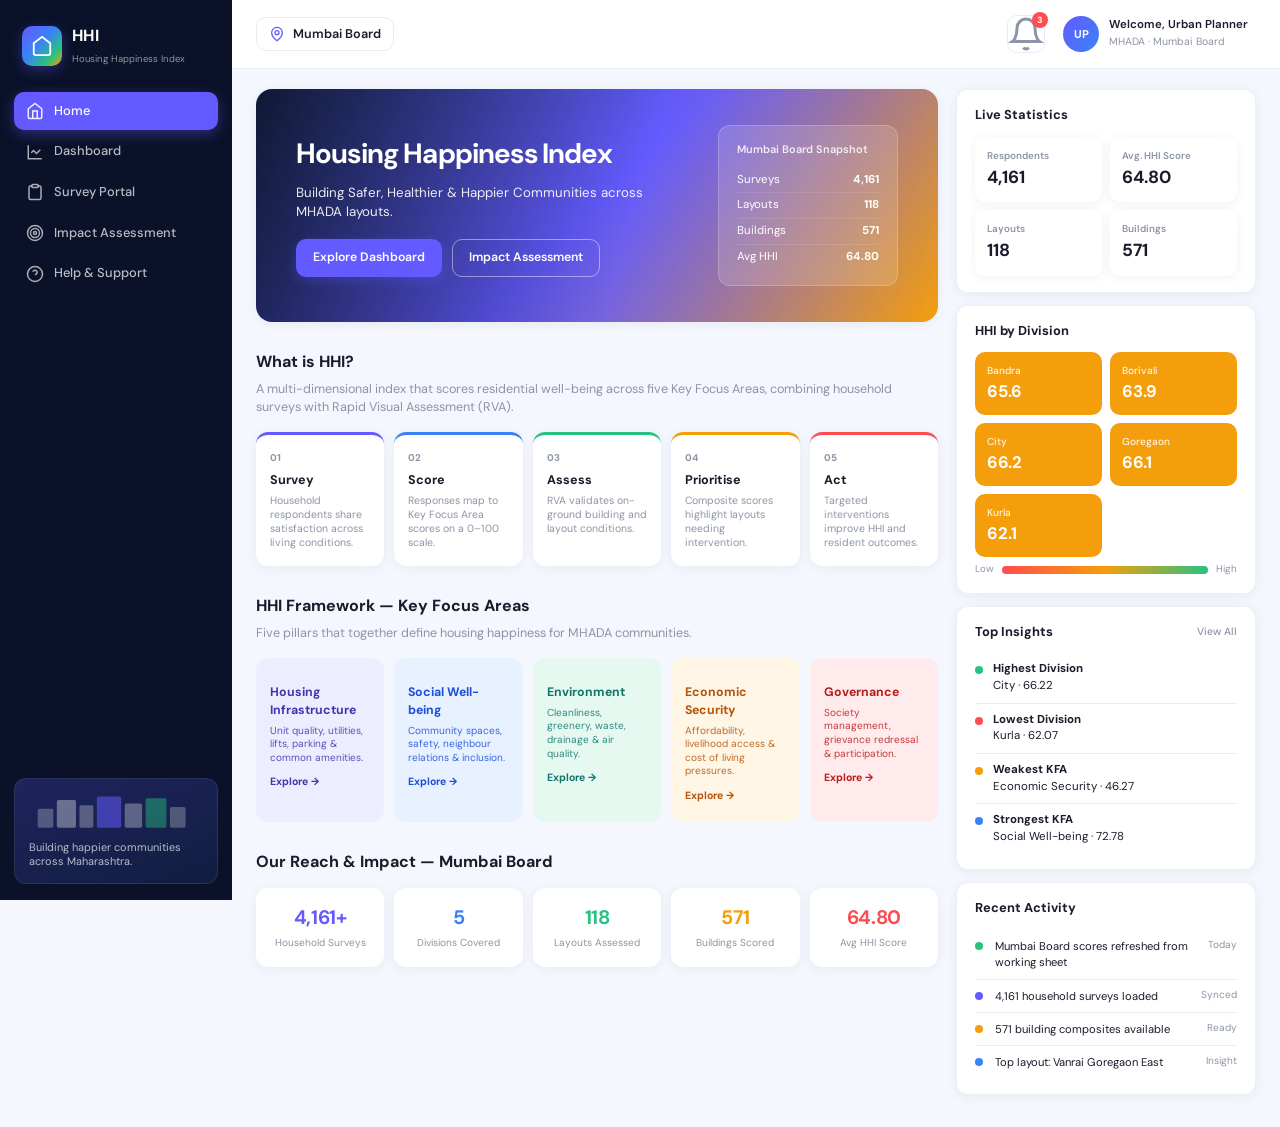
==== index.html @ 16d157e1 "WEBSITE YAY" ====
<!DOCTYPE html>
<html lang="en">
<head>
  <meta charset="UTF-8" />
  <meta name="viewport" content="width=device-width, initial-scale=1" />
  <title>HHI — Housing Happiness Index</title>
  <link rel="stylesheet" href="css/styles.css" />
</head>
<body>
  <div class="app" id="app">
    <!-- shell injected -->
  </div>
  <script src="js/icons.js"></script>
  <script src="js/shell.js"></script>
  <script>
    (async function () {
      const shell = renderShell('home');
      const data = await fetch('data/mumbai.json').then((r) => r.json());
      const o = data.overall;
      const topDiv = [...data.divisions].sort((a, b) => b.hhi - a.hhi)[0];
      const lowDiv = [...data.divisions].sort((a, b) => a.hhi - b.hhi)[0];

      document.getElementById('app').innerHTML = `
        ${shell.sidebar}
        <div class="main">
          ${shell.topbar}
          <div class="content">
            <div class="home-layout">
              <div>
                <section class="hero">
                  <div>
                    <h1>Housing Happiness Index</h1>
                    <p>Building Safer, Healthier &amp; Happier Communities across MHADA layouts.</p>
                    <div class="hero-actions">
                      <a class="btn btn-primary" href="dashboard.html">Explore Dashboard</a>
                      <a class="btn btn-ghost" href="impact.html">Impact Assessment</a>
                    </div>
                  </div>
                  <div class="impact-card">
                    <h4>Mumbai Board Snapshot</h4>
                    <ul>
                      <li><span>Surveys</span><strong>${fmtInt(o.surveys)}</strong></li>
                      <li><span>Layouts</span><strong>${fmtInt(o.layouts)}</strong></li>
                      <li><span>Buildings</span><strong>${fmtInt(o.buildings)}</strong></li>
                      <li><span>Avg HHI</span><strong>${fmt(o.hhi)}</strong></li>
                    </ul>
                  </div>
                </section>

                <section class="section">
                  <h2>What is HHI?</h2>
                  <p class="lead">A multi-dimensional index that scores residential well-being across five Key Focus Areas, combining household surveys with Rapid Visual Assessment (RVA).</p>
                  <div class="steps">
                    <div class="step"><div class="num">01</div><h3>Survey</h3><p>Household respondents share satisfaction across living conditions.</p></div>
                    <div class="step"><div class="num">02</div><h3>Score</h3><p>Responses map to Key Focus Area scores on a 0–100 scale.</p></div>
                    <div class="step"><div class="num">03</div><h3>Assess</h3><p>RVA validates on-ground building and layout conditions.</p></div>
                    <div class="step"><div class="num">04</div><h3>Prioritise</h3><p>Composite scores highlight layouts needing intervention.</p></div>
                    <div class="step"><div class="num">05</div><h3>Act</h3><p>Targeted interventions improve HHI and resident outcomes.</p></div>
                  </div>
                </section>

                <section class="section">
                  <h2>HHI Framework — Key Focus Areas</h2>
                  <p class="lead">Five pillars that together define housing happiness for MHADA communities.</p>
                  <div class="kfa-grid">
                    <div class="kfa-card purple"><h3>Housing Infrastructure</h3><p>Unit quality, utilities, lifts, parking &amp; common amenities.</p><a class="link" href="dashboard.html">Explore →</a></div>
                    <div class="kfa-card blue"><h3>Social Well-being</h3><p>Community spaces, safety, neighbour relations &amp; inclusion.</p><a class="link" href="dashboard.html">Explore →</a></div>
                    <div class="kfa-card green"><h3>Environment</h3><p>Cleanliness, greenery, waste, drainage &amp; air quality.</p><a class="link" href="dashboard.html">Explore →</a></div>
                    <div class="kfa-card orange"><h3>Economic Security</h3><p>Affordability, livelihood access &amp; cost of living pressures.</p><a class="link" href="dashboard.html">Explore →</a></div>
                    <div class="kfa-card red"><h3>Governance</h3><p>Society management, grievance redressal &amp; participation.</p><a class="link" href="dashboard.html">Explore →</a></div>
                  </div>
                </section>

                <section class="section">
                  <h2>Our Reach &amp; Impact — Mumbai Board</h2>
                  <div class="reach" style="margin-top:14px">
                    <div class="reach-item purple"><div class="n">${fmtInt(o.surveys)}+</div><div class="l">Household Surveys</div></div>
                    <div class="reach-item blue"><div class="n">${o.divisions}</div><div class="l">Divisions Covered</div></div>
                    <div class="reach-item green"><div class="n">${fmtInt(o.layouts)}</div><div class="l">Layouts Assessed</div></div>
                    <div class="reach-item orange"><div class="n">${fmtInt(o.buildings)}</div><div class="l">Buildings Scored</div></div>
                    <div class="reach-item red"><div class="n">${fmt(o.hhi)}</div><div class="l">Avg HHI Score</div></div>
                  </div>
                </section>
              </div>

              <aside class="side-stack">
                <div class="card">
                  <div class="card-title">Live Statistics</div>
                  <div class="stat-mini-grid">
                    <div class="stat-mini"><div class="l">Respondents</div><div class="v">${fmtInt(o.surveys)}</div></div>
                    <div class="stat-mini"><div class="l">Avg. HHI Score</div><div class="v">${fmt(o.hhi)}</div></div>
                    <div class="stat-mini"><div class="l">Layouts</div><div class="v">${fmtInt(o.layouts)}</div></div>
                    <div class="stat-mini"><div class="l">Buildings</div><div class="v">${fmtInt(o.buildings)}</div></div>
                  </div>
                </div>

                <div class="card">
                  <div class="card-title">HHI by Division</div>
                  <div class="zone-map" id="divMap"></div>
                  <div class="legend-bar"><span>Low</span><div class="grad"></div><span>High</span></div>
                </div>

                <div class="card">
                  <div class="card-title">Top Insights <a class="hint" href="dashboard.html">View All</a></div>
                  <ul class="insight-list">
                    <li><span class="dot" style="background:var(--green)"></span><div><strong>Highest Division</strong><br>${topDiv.division} · ${fmt(topDiv.hhi)}</div></li>
                    <li><span class="dot" style="background:var(--red)"></span><div><strong>Lowest Division</strong><br>${lowDiv.division} · ${fmt(lowDiv.hhi)}</div></li>
                    <li><span class="dot" style="background:var(--orange)"></span><div><strong>Weakest KFA</strong><br>Economic Security · ${fmt(o.economic)}</div></li>
                    <li><span class="dot" style="background:var(--blue)"></span><div><strong>Strongest KFA</strong><br>Social Well-being · ${fmt(o.social)}</div></li>
                  </ul>
                </div>

                <div class="card">
                  <div class="card-title">Recent Activity</div>
                  <ul class="activity">
                    <li><span class="pipe" style="background:var(--green)"></span><div>Mumbai Board scores refreshed from working sheet</div><span class="t">Today</span></li>
                    <li><span class="pipe" style="background:var(--purple)"></span><div>${fmtInt(o.surveys)} household surveys loaded</div><span class="t">Synced</span></li>
                    <li><span class="pipe" style="background:var(--orange)"></span><div>${fmtInt(o.buildings)} building composites available</div><span class="t">Ready</span></li>
                    <li><span class="pipe" style="background:var(--blue)"></span><div>Top layout: ${data.topLayouts[0].layout}</div><span class="t">Insight</span></li>
                  </ul>
                </div>
              </aside>
            </div>
          </div>
        </div>
      `;

      const map = document.getElementById('divMap');
      data.divisions.forEach((d) => {
        const el = document.createElement('div');
        el.className = 'zone-tile';
        el.style.background = scoreColor(d.hhi);
        el.innerHTML = `<span>${d.division}</span><strong>${fmt(d.hhi, 1)}</strong>`;
        map.appendChild(el);
      });
    })();
  </script>
</body>
</html>
---- css/styles.css ----
/* HHI Dashboard — colors & layout matched to Dashboard mockups */
@import url('https://fonts.googleapis.com/css2?family=DM+Sans:ital,opsz,wght@0,9..40,400;0,9..40,500;0,9..40,600;0,9..40,700;1,9..40,400&display=swap');

:root {
  --sidebar: #0a1128;
  --sidebar-hover: rgba(99, 91, 255, 0.18);
  --sidebar-active: #635bff;
  --bg: #f4f7fe;
  --card: #ffffff;
  --text: #1a1c2c;
  --muted: #8c94a5;
  --border: #e8ecf4;
  --purple: #635bff;
  --purple-soft: #eeedff;
  --blue: #3b82f6;
  --blue-soft: #e8f1ff;
  --green: #27c281;
  --green-soft: #e6f9f1;
  --teal: #14b8a6;
  --teal-soft: #e0f7f4;
  --orange: #f59e0b;
  --orange-soft: #fff6e5;
  --red: #ff4d4f;
  --red-soft: #ffebeb;
  --pink: #ec4899;
  --shadow: 0 2px 12px rgba(26, 28, 44, 0.06);
  --radius: 12px;
  --sidebar-w: 232px;
  --filter-w: 220px;
}

*, *::before, *::after { box-sizing: border-box; margin: 0; padding: 0; }
html { font-size: 14px; }
body {
  font-family: 'DM Sans', system-ui, sans-serif;
  background: var(--bg);
  color: var(--text);
  min-height: 100vh;
  line-height: 1.45;
  -webkit-font-smoothing: antialiased;
}
a { color: inherit; text-decoration: none; }
button, select, input { font-family: inherit; }
img { max-width: 100%; display: block; }

.app {
  display: grid;
  grid-template-columns: var(--sidebar-w) 1fr;
  min-height: 100vh;
}

.sidebar {
  background: var(--sidebar);
  color: #fff;
  display: flex;
  flex-direction: column;
  padding: 20px 14px 16px;
  position: sticky;
  top: 0;
  height: 100vh;
  overflow-y: auto;
}
.brand {
  display: flex;
  align-items: center;
  gap: 10px;
  padding: 4px 8px 24px;
}
.brand-mark {
  width: 40px;
  height: 40px;
  border-radius: 10px;
  background: linear-gradient(135deg, #635bff, #3b82f6 45%, #27c281 75%, #f59e0b);
  display: grid;
  place-items: center;
  flex-shrink: 0;
  box-shadow: 0 4px 14px rgba(99, 91, 255, 0.35);
}
.brand-mark svg { width: 22px; height: 22px; color: #fff; }
.brand-text strong { display: block; font-size: 1.15rem; letter-spacing: 0.02em; font-weight: 700; }
.brand-text span { font-size: 0.68rem; color: rgba(255,255,255,0.55); line-height: 1.2; }

.nav { display: flex; flex-direction: column; gap: 2px; flex: 1; }
.nav a {
  display: flex; align-items: center; gap: 10px;
  padding: 10px 12px; border-radius: 10px;
  color: rgba(255,255,255,0.72); font-size: 0.92rem; font-weight: 500;
  transition: background 0.15s, color 0.15s;
}
.nav a:hover { background: var(--sidebar-hover); color: #fff; }
.nav a.active {
  background: var(--sidebar-active); color: #fff;
  box-shadow: 0 4px 14px rgba(99, 91, 255, 0.4);
}
.nav a svg { width: 18px; height: 18px; flex-shrink: 0; opacity: 0.9; }

.sidebar-foot {
  margin-top: 16px; padding: 14px; border-radius: 12px;
  background: linear-gradient(160deg, rgba(99,91,255,0.25), rgba(59,130,246,0.12));
  border: 1px solid rgba(255,255,255,0.08);
}
.sidebar-foot p { font-size: 0.78rem; color: rgba(255,255,255,0.7); margin-top: 6px; line-height: 1.35; }

.main { display: flex; flex-direction: column; min-width: 0; min-height: 100vh; }
.topbar {
  display: flex; align-items: center; justify-content: space-between; gap: 16px;
  padding: 12px 24px; background: #fff; border-bottom: 1px solid var(--border);
  position: sticky; top: 0; z-index: 20;
}
.loc-select {
  display: flex; align-items: center; gap: 8px;
  padding: 8px 12px; border: 1px solid var(--border); border-radius: 10px;
  background: #fff; font-weight: 600; font-size: 0.9rem; color: var(--text); cursor: pointer;
}
.loc-select svg { color: var(--purple); width: 16px; height: 16px; }
.topbar-right { display: flex; align-items: center; gap: 14px; }
.icon-btn {
  width: 38px; height: 38px; border-radius: 10px; border: 1px solid var(--border);
  background: #fff; display: grid; place-items: center; cursor: pointer; position: relative; color: var(--muted);
}
.icon-btn .badge {
  position: absolute; top: -4px; right: -4px; width: 16px; height: 16px; border-radius: 50%;
  background: var(--red); color: #fff; font-size: 0.65rem; font-weight: 700; display: grid; place-items: center;
}
.user-chip { display: flex; align-items: center; gap: 10px; padding: 4px 8px 4px 4px; border-radius: 24px; }
.avatar {
  width: 36px; height: 36px; border-radius: 50%;
  background: linear-gradient(135deg, #635bff, #3b82f6); color: #fff;
  display: grid; place-items: center; font-weight: 700; font-size: 0.8rem;
}
.user-chip .meta { font-size: 0.82rem; }
.user-chip .meta strong { display: block; font-weight: 600; }
.user-chip .meta span { color: var(--muted); font-size: 0.75rem; }

.content { padding: 20px 24px 32px; flex: 1; }
.page-head {
  display: flex; align-items: flex-start; justify-content: space-between; gap: 16px;
  margin-bottom: 18px; flex-wrap: wrap;
}
.crumbs { font-size: 0.8rem; color: var(--muted); margin-bottom: 6px; }
.crumbs span { color: var(--purple); font-weight: 600; }
.page-head h1 { font-size: 1.55rem; font-weight: 700; letter-spacing: -0.02em; }
.page-head .sub { color: var(--muted); font-size: 0.88rem; margin-top: 2px; }
.actions { display: flex; gap: 8px; flex-wrap: wrap; }

.btn {
  display: inline-flex; align-items: center; gap: 6px;
  padding: 9px 16px; border-radius: 10px; font-weight: 600; font-size: 0.88rem;
  cursor: pointer; border: 1px solid transparent;
  transition: transform 0.1s, box-shadow 0.15s, background 0.15s;
}
.btn:active { transform: scale(0.98); }
.btn-primary { background: var(--purple); color: #fff; box-shadow: 0 4px 12px rgba(99,91,255,0.3); }
.btn-primary:hover { background: #5249f0; }
.btn-outline { background: #fff; border-color: var(--border); color: var(--text); }
.btn-outline:hover { border-color: var(--purple); color: var(--purple); }
.btn-ghost { background: transparent; border-color: rgba(255,255,255,0.45); color: #fff; }

.card {
  background: var(--card); border-radius: var(--radius); box-shadow: var(--shadow);
  border: 1px solid rgba(232,236,244,0.8); padding: 16px 18px;
}
.card-title {
  font-size: 0.92rem; font-weight: 700; margin-bottom: 12px;
  display: flex; align-items: center; justify-content: space-between; gap: 8px;
}
.card-title .hint { font-weight: 500; font-size: 0.75rem; color: var(--muted); }

.dash-layout {
  display: grid; grid-template-columns: var(--filter-w) 1fr; gap: 16px; align-items: start;
}
.filter-panel {
  background: var(--card); border-radius: var(--radius); box-shadow: var(--shadow);
  padding: 16px; position: sticky; top: 72px;
}
.filter-panel h3 { font-size: 0.85rem; font-weight: 700; margin-bottom: 12px; }
.field { margin-bottom: 12px; }
.field label {
  display: block; font-size: 0.72rem; font-weight: 600; color: var(--muted);
  margin-bottom: 4px; text-transform: uppercase; letter-spacing: 0.04em;
}
.field select {
  width: 100%; padding: 8px 10px; border: 1px solid var(--border); border-radius: 8px;
  background: #fff; font-size: 0.85rem; color: var(--text); appearance: none;
  background-image: url("data:image/svg+xml,%3Csvg xmlns='http://www.w3.org/2000/svg' width='12' height='12' viewBox='0 0 24 24' fill='none' stroke='%238c94a5' stroke-width='2'%3E%3Cpath d='m6 9 6 6 6-6'/%3E%3C/svg%3E");
  background-repeat: no-repeat; background-position: right 10px center; cursor: pointer;
}
.field select:focus {
  outline: none; border-color: var(--purple);
  box-shadow: 0 0 0 3px rgba(99,91,255,0.15);
}
.radio-group { display: flex; flex-direction: column; gap: 6px; margin: 10px 0 14px; }
.radio-group label {
  display: flex; align-items: center; gap: 8px; font-size: 0.84rem; font-weight: 500;
  cursor: pointer; text-transform: none; letter-spacing: 0; color: var(--text);
}
.quick-actions { border-top: 1px solid var(--border); padding-top: 12px; margin-top: 4px; }
.quick-actions button {
  width: 100%; justify-content: flex-start; margin-bottom: 6px; background: var(--bg);
  border: 1px solid var(--border); color: var(--text); padding: 8px 10px; border-radius: 8px;
  font-size: 0.8rem; font-weight: 500; cursor: pointer; display: flex; align-items: center; gap: 8px;
}
.quick-actions button:hover { border-color: var(--purple); color: var(--purple); }

.kpi-row { display: grid; grid-template-columns: repeat(5, 1fr); gap: 12px; margin-bottom: 14px; }
.kpi {
  background: var(--card); border-radius: var(--radius); box-shadow: var(--shadow);
  padding: 14px 16px; border: 1px solid rgba(232,236,244,0.8); position: relative; overflow: hidden;
}
.kpi::before { content: ''; position: absolute; left: 0; top: 0; bottom: 0; width: 3px; }
.kpi.purple::before { background: var(--purple); }
.kpi.green::before { background: var(--green); }
.kpi.teal::before { background: var(--teal); }
.kpi.orange::before { background: var(--orange); }
.kpi.blue::before { background: var(--blue); }
.kpi-icon { width: 32px; height: 32px; border-radius: 8px; display: grid; place-items: center; margin-bottom: 8px; }
.kpi.purple .kpi-icon { background: var(--purple-soft); color: var(--purple); }
.kpi.green .kpi-icon { background: var(--green-soft); color: var(--green); }
.kpi.teal .kpi-icon { background: var(--teal-soft); color: var(--teal); }
.kpi.orange .kpi-icon { background: var(--orange-soft); color: var(--orange); }
.kpi.blue .kpi-icon { background: var(--blue-soft); color: var(--blue); }
.kpi-icon svg { width: 16px; height: 16px; }
.kpi .label { font-size: 0.72rem; color: var(--muted); font-weight: 600; text-transform: uppercase; letter-spacing: 0.03em; }
.kpi .value { font-size: 1.55rem; font-weight: 700; letter-spacing: -0.03em; margin-top: 2px; line-height: 1.15; }
.kpi .foot { font-size: 0.75rem; color: var(--muted); margin-top: 4px; }
.kpi .foot.up { color: var(--green); font-weight: 600; }

.grid-3 { display: grid; grid-template-columns: 1.1fr 1.1fr 0.9fr; gap: 12px; margin-bottom: 14px; }
.grid-3b { display: grid; grid-template-columns: 1.2fr 1.2fr 0.9fr; gap: 12px; }
.chart-box { position: relative; height: 220px; }
.chart-box.tall { height: 260px; }

.heatmap { display: grid; gap: 4px; font-size: 0.7rem; }
.heatmap-row, .heatmap-head {
  display: grid; grid-template-columns: 72px repeat(5, 1fr); gap: 4px; align-items: center;
}
.heatmap-head { margin-bottom: 4px; }
.heatmap-head span { text-align: center; color: var(--muted); font-weight: 600; font-size: 0.65rem; }
.hm-label { font-weight: 600; font-size: 0.72rem; color: var(--muted); white-space: nowrap; overflow: hidden; text-overflow: ellipsis; }
.hm-cell {
  aspect-ratio: 1.6; border-radius: 5px; display: grid; place-items: center;
  color: #fff; font-weight: 700; font-size: 0.68rem; min-height: 28px;
}

.rank-list { list-style: none; }
.rank-list li {
  display: flex; align-items: center; justify-content: space-between; gap: 8px;
  padding: 8px 0; border-bottom: 1px solid var(--border); font-size: 0.82rem;
}
.rank-list li:last-child { border-bottom: none; }
.rank-list .name { flex: 1; min-width: 0; white-space: nowrap; overflow: hidden; text-overflow: ellipsis; }
.score-pill { padding: 3px 8px; border-radius: 6px; font-weight: 700; font-size: 0.75rem; flex-shrink: 0; }
.score-pill.high { background: var(--green-soft); color: var(--green); }
.score-pill.low { background: var(--red-soft); color: var(--red); }
.score-pill.mid { background: var(--orange-soft); color: #c47d00; }
.section-split { display: grid; grid-template-columns: 1fr 1fr; gap: 12px; }

.zone-map { display: grid; grid-template-columns: 1fr 1fr; gap: 8px; height: 200px; }
.zone-tile {
  border-radius: 10px; padding: 12px; color: #fff;
  display: flex; flex-direction: column; justify-content: flex-end; font-weight: 700;
}
.zone-tile span { font-size: 0.72rem; font-weight: 500; opacity: 0.9; }
.zone-tile strong { font-size: 1.2rem; }
.legend-bar { display: flex; align-items: center; gap: 8px; margin-top: 10px; font-size: 0.7rem; color: var(--muted); }
.legend-bar .grad { flex: 1; height: 8px; border-radius: 4px; background: linear-gradient(90deg, #ff4d4f, #f59e0b, #27c281); }

.home-layout { display: grid; grid-template-columns: 1fr 300px; gap: 18px; align-items: start; }
.hero {
  border-radius: 16px; padding: 36px 40px;
  background:
    linear-gradient(105deg, rgba(10,17,40,0.78) 0%, rgba(99,91,255,0.45) 55%, rgba(245,158,11,0.35) 100%),
    linear-gradient(135deg, #1e3a5f, #635bff 50%, #f59e0b);
  color: #fff; position: relative; overflow: hidden; min-height: 220px;
  display: flex; align-items: center; justify-content: space-between; gap: 24px; box-shadow: var(--shadow);
}
.hero h1 { font-size: 2rem; font-weight: 700; letter-spacing: -0.03em; margin-bottom: 8px; }
.hero p { opacity: 0.9; max-width: 380px; margin-bottom: 18px; font-size: 0.95rem; }
.hero-actions { display: flex; gap: 10px; flex-wrap: wrap; }
.impact-card {
  background: rgba(255,255,255,0.14); backdrop-filter: blur(8px);
  border: 1px solid rgba(255,255,255,0.2); border-radius: 12px; padding: 16px 18px; min-width: 180px;
}
.impact-card h4 { font-size: 0.78rem; opacity: 0.85; margin-bottom: 10px; font-weight: 600; }
.impact-card li {
  list-style: none; display: flex; justify-content: space-between;
  font-size: 0.82rem; padding: 4px 0; border-bottom: 1px solid rgba(255,255,255,0.1);
}
.impact-card li:last-child { border-bottom: none; }
.impact-card strong { font-weight: 700; }

.section { margin-top: 28px; }
.section > h2 { font-size: 1.15rem; font-weight: 700; margin-bottom: 6px; }
.section > .lead { color: var(--muted); font-size: 0.9rem; margin-bottom: 16px; max-width: 640px; }

.steps { display: grid; grid-template-columns: repeat(5, 1fr); gap: 10px; }
.step {
  background: var(--card); border-radius: var(--radius); padding: 16px 14px;
  box-shadow: var(--shadow); border-top: 3px solid; position: relative;
}
.step:nth-child(1) { border-color: var(--purple); }
.step:nth-child(2) { border-color: var(--blue); }
.step:nth-child(3) { border-color: var(--green); }
.step:nth-child(4) { border-color: var(--orange); }
.step:nth-child(5) { border-color: var(--red); }
.step .num { font-size: 0.7rem; font-weight: 700; color: var(--muted); margin-bottom: 6px; }
.step h3 { font-size: 0.9rem; margin-bottom: 4px; }
.step p { font-size: 0.75rem; color: var(--muted); line-height: 1.35; }

.kfa-grid { display: grid; grid-template-columns: repeat(5, 1fr); gap: 10px; }
.kfa-card { border-radius: var(--radius); padding: 18px 14px; min-height: 140px; }
.kfa-card.purple { background: var(--purple-soft); color: #3d36b0; }
.kfa-card.blue { background: var(--blue-soft); color: #1d4ed8; }
.kfa-card.green { background: var(--green-soft); color: #0f766e; }
.kfa-card.orange { background: var(--orange-soft); color: #b45309; }
.kfa-card.red { background: var(--red-soft); color: #b91c1c; }
.kfa-card h3 { font-size: 0.88rem; margin: 8px 0 4px; }
.kfa-card p { font-size: 0.72rem; opacity: 0.85; line-height: 1.35; }
.kfa-card .link { display: inline-block; margin-top: 10px; font-size: 0.75rem; font-weight: 700; }

.reach { display: grid; grid-template-columns: repeat(5, 1fr); gap: 10px; }
.reach-item {
  background: var(--card); border-radius: var(--radius); padding: 16px;
  box-shadow: var(--shadow); text-align: center;
}
.reach-item .n { font-size: 1.4rem; font-weight: 700; letter-spacing: -0.02em; }
.reach-item.purple .n { color: var(--purple); }
.reach-item.blue .n { color: var(--blue); }
.reach-item.green .n { color: var(--green); }
.reach-item.orange .n { color: var(--orange); }
.reach-item.red .n { color: var(--red); }
.reach-item .l { font-size: 0.72rem; color: var(--muted); margin-top: 4px; }

.side-stack { display: flex; flex-direction: column; gap: 12px; }
.stat-mini-grid { display: grid; grid-template-columns: 1fr 1fr; gap: 8px; }
.stat-mini { background: var(--card); border-radius: 10px; padding: 12px; box-shadow: var(--shadow); }
.stat-mini .l { font-size: 0.7rem; color: var(--muted); font-weight: 600; }
.stat-mini .v { font-size: 1.25rem; font-weight: 700; margin-top: 2px; }

.insight-list { list-style: none; }
.insight-list li {
  display: flex; gap: 10px; padding: 8px 0; border-bottom: 1px solid var(--border); font-size: 0.82rem;
}
.insight-list li:last-child { border-bottom: none; }
.insight-list .dot { width: 8px; height: 8px; border-radius: 50%; margin-top: 5px; flex-shrink: 0; }

.activity { list-style: none; }
.activity li {
  display: grid; grid-template-columns: 10px 1fr auto; gap: 10px;
  padding: 8px 0; font-size: 0.8rem; border-bottom: 1px solid var(--border);
}
.activity li:last-child { border-bottom: none; }
.activity .t { color: var(--muted); font-size: 0.72rem; white-space: nowrap; }
.activity .pipe { width: 8px; height: 8px; border-radius: 50%; margin-top: 4px; }

.placeholder-page { display: grid; place-items: center; min-height: 50vh; text-align: center; color: var(--muted); }
.placeholder-page h2 { color: var(--text); margin-bottom: 8px; }

.meta-bar {
  display: flex; flex-wrap: wrap; gap: 16px; margin: 10px 0 16px;
  font-size: 0.82rem; color: var(--muted);
}
.meta-bar strong { color: var(--text); font-weight: 600; }
.status-pill {
  display: inline-flex; align-items: center; gap: 4px; padding: 3px 10px; border-radius: 20px;
  background: var(--green-soft); color: var(--green); font-size: 0.75rem; font-weight: 700;
  margin-left: 10px; vertical-align: middle;
}
.issue-row {
  display: flex; align-items: center; justify-content: space-between; gap: 8px;
  padding: 8px 0; border-bottom: 1px solid var(--border); font-size: 0.82rem;
}
.sev { padding: 2px 8px; border-radius: 6px; font-size: 0.7rem; font-weight: 700; }
.sev.high { background: var(--red-soft); color: var(--red); }
.sev.medium { background: var(--orange-soft); color: #c47d00; }
.sev.low { background: #fef9c3; color: #a16207; }

@media (max-width: 1200px) {
  .kpi-row { grid-template-columns: repeat(3, 1fr); }
  .grid-3, .grid-3b { grid-template-columns: 1fr 1fr; }
  .steps, .kfa-grid, .reach { grid-template-columns: repeat(3, 1fr); }
  .home-layout { grid-template-columns: 1fr; }
}
@media (max-width: 900px) {
  .app { grid-template-columns: 1fr; }
  .sidebar { position: relative; height: auto; flex-direction: row; flex-wrap: wrap; align-items: center; padding: 12px; }
  .nav { flex-direction: row; flex-wrap: wrap; width: 100%; }
  .nav a { padding: 8px 10px; font-size: 0.8rem; }
  .sidebar-foot { display: none; }
  .dash-layout { grid-template-columns: 1fr; }
  .filter-panel { position: static; }
  .kpi-row { grid-template-columns: 1fr 1fr; }
  .grid-3, .grid-3b, .section-split { grid-template-columns: 1fr; }
  .steps, .kfa-grid, .reach { grid-template-columns: 1fr 1fr; }
  .hero { flex-direction: column; align-items: flex-start; padding: 24px; }
}
@media (max-width: 560px) {
  .kpi-row, .steps, .kfa-grid, .reach { grid-template-columns: 1fr; }
  .content { padding: 14px; }
}

/* ——— GIS ——— */
.gis-layout {
  display: grid;
  grid-template-columns: 210px 1fr 260px;
  gap: 14px;
  align-items: start;
}
.gis-map-card { position: relative; min-height: 480px; padding: 0; overflow: hidden; }
.gis-map-inner {
  position: relative;
  height: 520px;
  background:
    radial-gradient(ellipse at 30% 40%, rgba(99,91,255,0.06), transparent 50%),
    linear-gradient(180deg, #eef2ff 0%, #f8fafc 40%, #ecfdf5 100%);
}
.gis-overview {
  position: absolute; top: 14px; left: 14px; z-index: 5;
  background: #fff; border-radius: 10px; padding: 12px 14px;
  box-shadow: var(--shadow); min-width: 160px;
}
.gis-overview .avg { font-size: 1.4rem; font-weight: 700; }
.gis-overview .row { display: flex; justify-content: space-between; gap: 12px; font-size: 0.75rem; margin-top: 6px; color: var(--muted); }
.gis-overview .row strong { color: var(--text); }
.map-svg { width: 100%; height: 100%; }
.map-region {
  cursor: pointer; stroke: #fff; stroke-width: 1.5;
  transition: opacity 0.15s, filter 0.15s;
}
.map-region:hover, .map-region.active { filter: brightness(1.08); stroke: #0a1128; stroke-width: 2; }
.map-label { font-size: 11px; font-weight: 700; fill: #fff; pointer-events: none; text-anchor: middle; }
.map-callout {
  position: absolute; background: #fff; border-radius: 8px; padding: 6px 10px;
  font-size: 0.75rem; font-weight: 700; box-shadow: var(--shadow); pointer-events: none;
}
.map-legend {
  position: absolute; bottom: 14px; right: 14px; background: #fff;
  border-radius: 10px; padding: 10px 12px; box-shadow: var(--shadow); z-index: 5;
}
.map-legend h4 { font-size: 0.72rem; margin-bottom: 8px; color: var(--muted); }
.leg-item { display: flex; align-items: center; gap: 8px; font-size: 0.72rem; margin-bottom: 4px; }
.leg-swatch { width: 12px; height: 12px; border-radius: 3px; }
.gis-side { display: flex; flex-direction: column; gap: 10px; }
.gis-side .card { padding: 12px 14px; }
.glance-list { list-style: none; }
.glance-list li {
  display: flex; align-items: center; justify-content: space-between; gap: 8px;
  padding: 7px 0; border-bottom: 1px solid var(--border); font-size: 0.82rem;
}
.glance-list li:last-child { border-bottom: none; }
.glance-list .dot { width: 8px; height: 8px; border-radius: 50%; flex-shrink: 0; }
.glance-list .left { display: flex; align-items: center; gap: 8px; min-width: 0; }
.rank-num { color: var(--muted); font-weight: 700; font-size: 0.75rem; width: 16px; }
.gis-bottom {
  display: grid; grid-template-columns: 1.1fr 1fr 1fr; gap: 12px; margin-top: 14px;
}
.info-grid { display: grid; grid-template-columns: 1fr 1fr; gap: 8px; }
.info-tile {
  background: var(--bg); border-radius: 8px; padding: 10px;
}
.info-tile .l { font-size: 0.7rem; color: var(--muted); }
.info-tile .v { font-size: 1.05rem; font-weight: 700; margin-top: 2px; }
.clear-link {
  font-size: 0.75rem; font-weight: 600; color: var(--purple); cursor: pointer; background: none; border: none;
}
.filter-head { display: flex; justify-content: space-between; align-items: center; margin-bottom: 12px; }
.filter-head h3 { margin: 0; }

/* ——— Impact ——— */
.impact-filters {
  display: grid; grid-template-columns: repeat(4, 1fr) auto; gap: 10px;
  margin-bottom: 16px; align-items: end;
}
.impact-filters .field { margin: 0; background: var(--card); padding: 10px 12px; border-radius: 10px; box-shadow: var(--shadow); }
.impact-filters .score-box {
  background: var(--card); padding: 10px 14px; border-radius: 10px; box-shadow: var(--shadow);
}
.impact-filters .score-box .l { font-size: 0.7rem; color: var(--muted); font-weight: 600; }
.impact-filters .score-box .v { font-size: 1.2rem; font-weight: 700; color: var(--orange); }
.impact-mid {
  display: grid; grid-template-columns: 1.3fr 1.1fr 0.9fr; gap: 12px; margin-bottom: 14px;
}
.gauge-row {
  display: flex; align-items: center; justify-content: space-around; gap: 8px; padding: 8px 0;
}
.gauge-wrap { text-align: center; width: 140px; }
.gauge-wrap canvas { max-height: 100px; }
.gauge-wrap .gv { font-size: 1.15rem; font-weight: 700; margin-top: -8px; }
.gauge-wrap .gl { font-size: 0.72rem; color: var(--muted); }
.delta-box { text-align: center; padding: 8px; }
.delta-box .big { font-size: 1.5rem; font-weight: 700; color: var(--green); }
.delta-box .pct { font-size: 0.85rem; color: var(--green); font-weight: 600; }
.interv-list { list-style: none; }
.interv-list li {
  display: flex; gap: 10px; align-items: flex-start; padding: 10px 0;
  border-bottom: 1px solid var(--border); font-size: 0.82rem;
}
.interv-list li:last-child { border-bottom: none; }
.interv-list input { margin-top: 3px; accent-color: var(--purple); }
.interv-list .pts { color: var(--green); font-weight: 700; white-space: nowrap; }
.interv-total {
  margin-top: 10px; padding-top: 10px; border-top: 1px solid var(--border);
  font-weight: 700; color: var(--green); font-size: 0.9rem;
}
.roadmap {
  display: flex; gap: 0; justify-content: space-between; margin: 16px 0 10px; position: relative;
}
.roadmap::before {
  content: ''; position: absolute; top: 18px; left: 8%; right: 8%; height: 2px;
  background: linear-gradient(90deg, var(--purple), var(--blue), var(--green));
  z-index: 0;
}
.road-step { text-align: center; flex: 1; position: relative; z-index: 1; }
.road-step .icon {
  width: 36px; height: 36px; border-radius: 50%; background: var(--purple-soft); color: var(--purple);
  display: grid; place-items: center; margin: 0 auto 8px; font-size: 0.85rem; font-weight: 700;
  border: 2px solid #fff; box-shadow: var(--shadow);
}
.road-step h4 { font-size: 0.75rem; }
.road-step p { font-size: 0.68rem; color: var(--muted); }
.timeline-bar {
  background: var(--blue-soft); color: #1d4ed8; border-radius: 8px; padding: 10px 14px;
  font-size: 0.85rem; font-weight: 600; text-align: center;
}
.impact-bottom {
  display: grid; grid-template-columns: 1.4fr 0.8fr 0.9fr; gap: 12px; margin-top: 14px;
}
.impact-glance { display: grid; grid-template-columns: 1fr 1fr; gap: 8px; }
.benefit-list { list-style: none; }
.benefit-list li {
  display: flex; gap: 8px; padding: 6px 0; font-size: 0.82rem; align-items: flex-start;
}
.benefit-list li::before { content: '✓'; color: var(--green); font-weight: 700; }
.before-after {
  display: grid; grid-template-columns: repeat(4, 1fr); gap: 8px;
}
.ba-card {
  background: var(--bg); border-radius: 10px; padding: 10px; text-align: center; font-size: 0.75rem;
}
.ba-pair { display: flex; gap: 4px; margin-bottom: 6px; }
.ba-box {
  flex: 1; height: 56px; border-radius: 6px; display: grid; place-items: center;
  font-size: 0.65rem; font-weight: 700; color: #fff;
}
.ba-box.before { background: #94a3b8; }
.ba-box.after { background: var(--green); }
.funding-tags { display: flex; flex-wrap: wrap; gap: 6px; margin: 8px 0; }
.tag {
  padding: 4px 8px; border-radius: 6px; background: var(--purple-soft); color: var(--purple);
  font-size: 0.72rem; font-weight: 600;
}
.cost-big { font-size: 1.3rem; font-weight: 700; margin: 4px 0 8px; }

/* ——— Survey ——— */
.survey-kpis {
  display: grid; grid-template-columns: repeat(6, 1fr); gap: 10px; margin-bottom: 14px;
}
.survey-kpi {
  background: var(--card); border-radius: var(--radius); padding: 14px; box-shadow: var(--shadow);
}
.survey-kpi .l { font-size: 0.7rem; color: var(--muted); font-weight: 600; }
.survey-kpi .v { font-size: 1.35rem; font-weight: 700; margin-top: 4px; }
.survey-kpi .f { font-size: 0.72rem; color: var(--muted); margin-top: 4px; }
.survey-kpi.purple .v { color: var(--purple); }
.survey-kpi.green .v { color: var(--green); }
.survey-kpi.blue .v { color: var(--blue); }
.survey-kpi.orange .v { color: var(--orange); }
.survey-kpi.teal .v { color: var(--teal); }
.survey-mid {
  display: grid; grid-template-columns: 1fr 1.2fr 0.9fr; gap: 12px; margin-bottom: 14px;
}
.qr-box {
  width: 160px; height: 160px; margin: 12px auto; background: #fff;
  border: 1px solid var(--border); border-radius: 8px; padding: 8px;
  display: grid; place-items: center;
}
.qr-box svg { width: 100%; height: 100%; }
.survey-meta { font-size: 0.8rem; color: var(--muted); text-align: center; margin-bottom: 10px; }
.survey-meta strong { color: var(--text); }
.tabs { display: flex; gap: 4px; background: var(--bg); padding: 4px; border-radius: 8px; margin-bottom: 12px; }
.tabs button {
  flex: 1; border: none; background: transparent; padding: 8px; border-radius: 6px;
  font-size: 0.8rem; font-weight: 600; color: var(--muted); cursor: pointer;
}
.tabs button.active { background: #fff; color: var(--purple); box-shadow: var(--shadow); }
.link-row { display: flex; gap: 6px; margin-top: 10px; }
.link-row input {
  flex: 1; padding: 8px 10px; border: 1px solid var(--border); border-radius: 8px; font-size: 0.8rem;
}
.status-grid { display: grid; grid-template-columns: 1fr 1fr; gap: 8px; margin-bottom: 12px; }
.status-tile { border-radius: 8px; padding: 10px; text-align: center; }
.status-tile .n { font-size: 1.2rem; font-weight: 700; }
.status-tile .l { font-size: 0.7rem; }
.status-tile.active { background: var(--green-soft); color: #047857; }
.status-tile.draft { background: var(--blue-soft); color: #1d4ed8; }
.status-tile.done { background: var(--purple-soft); color: #4338ca; }
.status-tile.expired { background: var(--red-soft); color: #b91c1c; }
.survey-bottom {
  display: grid; grid-template-columns: 1fr 1.1fr 0.9fr; gap: 12px; margin-bottom: 14px;
}
.donut-pair { display: grid; grid-template-columns: 1fr 1fr; gap: 8px; }
.donut-box { height: 160px; position: relative; }
.div-table { width: 100%; border-collapse: collapse; font-size: 0.8rem; }
.div-table th {
  text-align: left; color: var(--muted); font-weight: 600; font-size: 0.7rem;
  padding: 6px 4px; border-bottom: 1px solid var(--border);
}
.div-table td { padding: 8px 4px; border-bottom: 1px solid var(--border); }
.quick-bar {
  display: flex; flex-wrap: wrap; gap: 8px; margin: 14px 0;
}
.quick-bar .btn { font-size: 0.8rem; padding: 8px 12px; }
.tip-banner {
  background: var(--purple-soft); color: #4338ca; border-radius: 10px;
  padding: 12px 16px; font-size: 0.85rem; display: flex; justify-content: space-between; gap: 12px; align-items: center;
}
.resp-map {
  display: grid; grid-template-columns: 1fr 1fr; gap: 6px; min-height: 180px;
}
.resp-tile {
  border-radius: 10px; padding: 12px; color: #fff; display: flex; flex-direction: column; justify-content: flex-end;
}
.resp-tile span { font-size: 0.72rem; opacity: 0.9; }
.resp-tile strong { font-size: 1.1rem; }

@media (max-width: 1200px) {
  .gis-layout { grid-template-columns: 1fr; }
  .gis-bottom, .impact-mid, .impact-bottom, .survey-mid, .survey-bottom { grid-template-columns: 1fr 1fr; }
  .survey-kpis { grid-template-columns: repeat(3, 1fr); }
  .impact-filters { grid-template-columns: 1fr 1fr; }
}
@media (max-width: 800px) {
  .gis-bottom, .impact-mid, .impact-bottom, .survey-mid, .survey-bottom, .before-after { grid-template-columns: 1fr; }
  .survey-kpis { grid-template-columns: 1fr 1fr; }
}
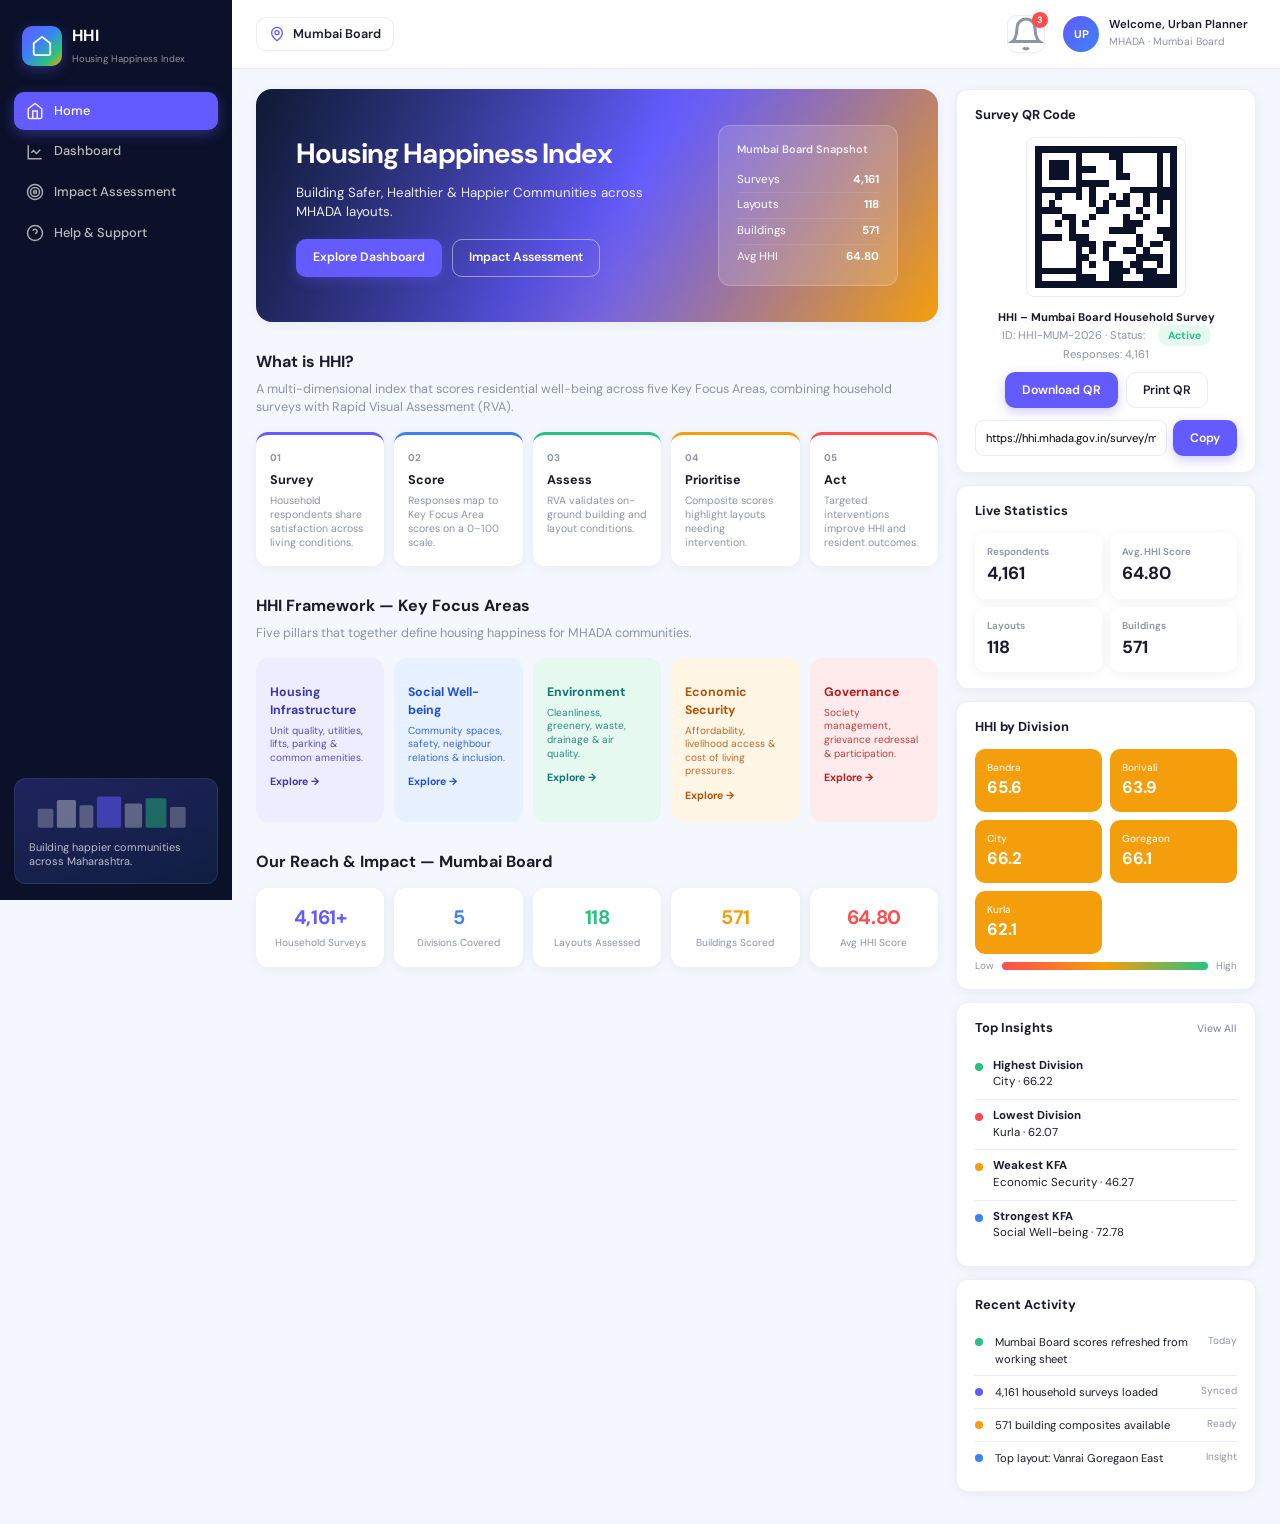
==== commit fd528223: "Removed Survery Portal for now" ====
--- a/index.html
+++ b/index.html
@@ -20,6 +20,27 @@
       const topDiv = [...data.divisions].sort((a, b) => b.hhi - a.hhi)[0];
       const lowDiv = [...data.divisions].sort((a, b) => a.hhi - b.hhi)[0];
 
+      function qrSvg() {
+        const cells = [];
+        const n = 21;
+        let seed = 42;
+        const rand = () => { seed = (seed * 16807) % 2147483647; return seed / 2147483647; };
+        for (let y = 0; y < n; y++) {
+          for (let x = 0; x < n; x++) {
+            const finder =
+              (x < 7 && y < 7) || (x > n - 8 && y < 7) || (x < 7 && y > n - 8);
+            const border = x === 0 || y === 0 || x === n - 1 || y === n - 1;
+            const on = finder
+              ? (x % 6 === 0 || y % 6 === 0 || (x > 1 && x < 5 && y > 1 && y < 5))
+              : rand() > 0.55;
+            if (on || border) {
+              cells.push(`<rect x="${x}" y="${y}" width="1" height="1" fill="#0a1128"/>`);
+            }
+          }
+        }
+        return `<svg viewBox="0 0 ${n} ${n}" shape-rendering="crispEdges">${cells.join('')}</svg>`;
+      }
+
       document.getElementById('app').innerHTML = `
         ${shell.sidebar}
         <div class="main">
@@ -85,6 +106,24 @@
 
               <aside class="side-stack">
                 <div class="card">
+                  <div class="card-title">Survey QR Code</div>
+                  <div class="qr-box">${qrSvg()}</div>
+                  <div class="survey-meta">
+                    <strong>HHI – Mumbai Board Household Survey</strong><br/>
+                    ID: HHI-MUM-2026 · Status: <span class="status-pill">Active</span><br/>
+                    Responses: ${fmtInt(o.surveys)}
+                  </div>
+                  <div class="actions" style="justify-content:center;margin-top:8px">
+                    <button type="button" class="btn btn-primary" id="btnDownloadQr">Download QR</button>
+                    <button type="button" class="btn btn-outline" id="btnPrintQr">Print QR</button>
+                  </div>
+                  <div class="link-row" style="margin-top:12px">
+                    <input id="surveyLink" readonly value="https://hhi.mhada.gov.in/survey/mumbai-board" />
+                    <button type="button" class="btn btn-primary" id="btnCopy">Copy</button>
+                  </div>
+                </div>
+
+                <div class="card">
                   <div class="card-title">Live Statistics</div>
                   <div class="stat-mini-grid">
                     <div class="stat-mini"><div class="l">Respondents</div><div class="v">${fmtInt(o.surveys)}</div></div>
@@ -133,6 +172,35 @@
         el.innerHTML = `<span>${d.division}</span><strong>${fmt(d.hhi, 1)}</strong>`;
         map.appendChild(el);
       });
+
+      document.getElementById('btnCopy').addEventListener('click', async () => {
+        const input = document.getElementById('surveyLink');
+        try {
+          await navigator.clipboard.writeText(input.value);
+          document.getElementById('btnCopy').textContent = 'Copied';
+          setTimeout(() => { document.getElementById('btnCopy').textContent = 'Copy'; }, 1500);
+        } catch {
+          input.select();
+        }
+      });
+
+      document.getElementById('btnPrintQr').addEventListener('click', () => {
+        const w = window.open('', '_blank');
+        w.document.write(`<html><body style="display:grid;place-items:center;min-height:100vh;font-family:sans-serif">${document.querySelector('.qr-box').innerHTML}<p>HHI – Mumbai Board Household Survey</p></body></html>`);
+        w.document.close();
+        w.focus();
+        w.print();
+      });
+
+      document.getElementById('btnDownloadQr').addEventListener('click', () => {
+        const svg = document.querySelector('.qr-box svg');
+        const blob = new Blob([svg.outerHTML], { type: 'image/svg+xml' });
+        const a = document.createElement('a');
+        a.href = URL.createObjectURL(blob);
+        a.download = 'hhi-mumbai-survey-qr.svg';
+        a.click();
+        URL.revokeObjectURL(a.href);
+      });
     })();
   </script>
 </body>
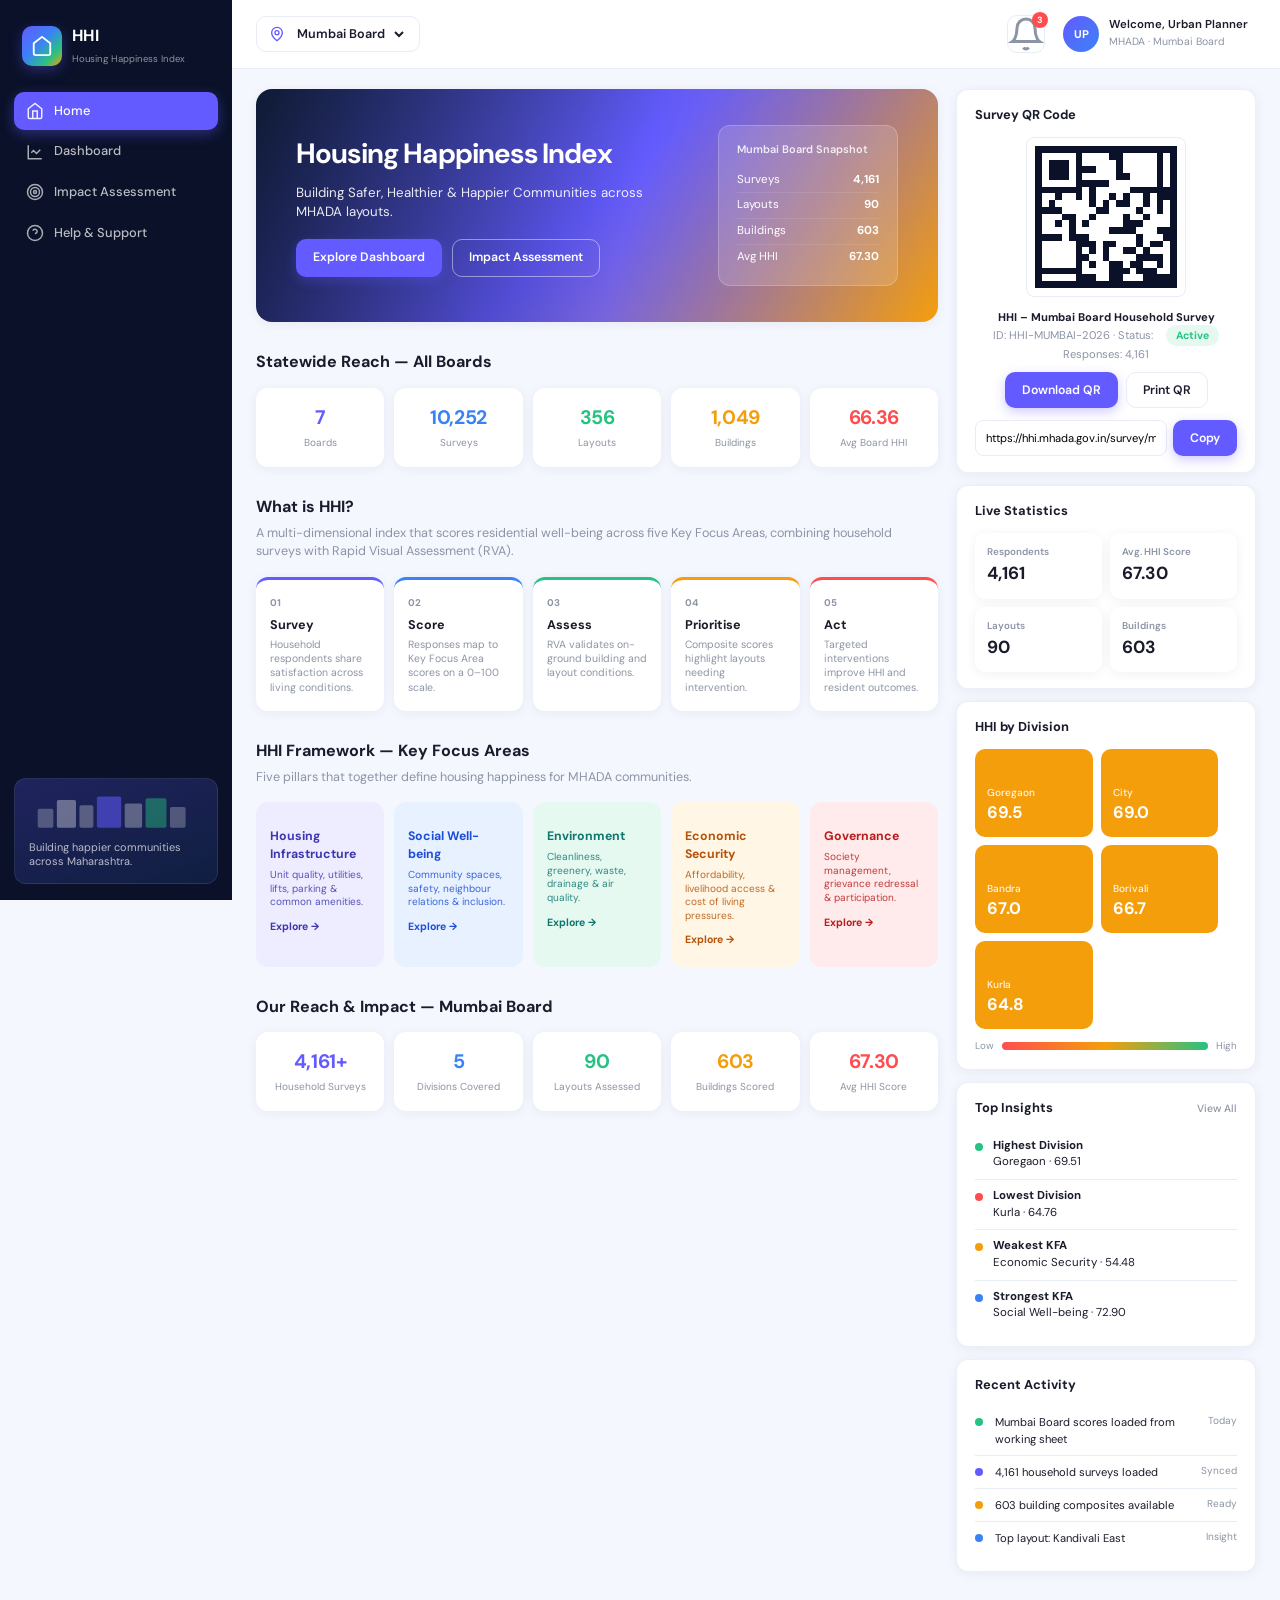
==== commit 12c35964: "Changes a lot to be made" ====
--- a/index.html
+++ b/index.html
@@ -11,14 +11,34 @@
     <!-- shell injected -->
   </div>
   <script src="js/icons.js"></script>
+  <script src="js/data.js"></script>
   <script src="js/shell.js"></script>
   <script>
     (async function () {
-      const shell = renderShell('home');
-      const data = await fetch('data/mumbai.json').then((r) => r.json());
+      const manifest = await HHIData.loadManifest();
+      const boardId = await HHIData.resolveBoardId();
+      const data = await HHIData.loadBoard(boardId);
+      const boardLabel = HHIData.boardLabel(data);
+      const shell = renderShell('home', {
+        location: boardLabel,
+        boardId,
+        boards: HHIData.boardOptions(manifest),
+      });
       const o = data.overall;
       const topDiv = [...data.divisions].sort((a, b) => b.hhi - a.hhi)[0];
       const lowDiv = [...data.divisions].sort((a, b) => a.hhi - b.hhi)[0];
+      const statewide = (manifest.boards || []).reduce(
+        (acc, b) => {
+          acc.buildings += b.buildings || 0;
+          acc.layouts += b.layouts || 0;
+          acc.surveys += b.surveys || 0;
+          if (b.hhi != null) { acc.hhiSum += b.hhi; acc.hhiN += 1; }
+          return acc;
+        },
+        { buildings: 0, layouts: 0, surveys: 0, hhiSum: 0, hhiN: 0 }
+      );
+      statewide.hhi = statewide.hhiN ? statewide.hhiSum / statewide.hhiN : null;
+      statewide.boards = (manifest.boards || []).length;
 
       function qrSvg() {
         const cells = [];
@@ -53,18 +73,29 @@
                     <h1>Housing Happiness Index</h1>
                     <p>Building Safer, Healthier &amp; Happier Communities across MHADA layouts.</p>
                     <div class="hero-actions">
-                      <a class="btn btn-primary" href="dashboard.html">Explore Dashboard</a>
-                      <a class="btn btn-ghost" href="impact.html">Impact Assessment</a>
+                      <a class="btn btn-primary" href="dashboard.html?board=${boardId}">Explore Dashboard</a>
+                      <a class="btn btn-ghost" href="impact.html?board=${boardId}">Impact Assessment</a>
                     </div>
                   </div>
                   <div class="impact-card">
-                    <h4>Mumbai Board Snapshot</h4>
+                    <h4>${boardLabel} Snapshot</h4>
                     <ul>
                       <li><span>Surveys</span><strong>${fmtInt(o.surveys)}</strong></li>
                       <li><span>Layouts</span><strong>${fmtInt(o.layouts)}</strong></li>
                       <li><span>Buildings</span><strong>${fmtInt(o.buildings)}</strong></li>
                       <li><span>Avg HHI</span><strong>${fmt(o.hhi)}</strong></li>
                     </ul>
+                  </div>
+                </section>
+
+                <section class="section">
+                  <h2>Statewide Reach — All Boards</h2>
+                  <div class="reach" style="margin-top:14px">
+                    <div class="reach-item purple"><div class="n">${statewide.boards}</div><div class="l">Boards</div></div>
+                    <div class="reach-item blue"><div class="n">${fmtInt(statewide.surveys)}</div><div class="l">Surveys</div></div>
+                    <div class="reach-item green"><div class="n">${fmtInt(statewide.layouts)}</div><div class="l">Layouts</div></div>
+                    <div class="reach-item orange"><div class="n">${fmtInt(statewide.buildings)}</div><div class="l">Buildings</div></div>
+                    <div class="reach-item red"><div class="n">${fmt(statewide.hhi)}</div><div class="l">Avg Board HHI</div></div>
                   </div>
                 </section>
 
@@ -93,7 +124,7 @@
                 </section>
 
                 <section class="section">
-                  <h2>Our Reach &amp; Impact — Mumbai Board</h2>
+                  <h2>Our Reach &amp; Impact — ${boardLabel}</h2>
                   <div class="reach" style="margin-top:14px">
                     <div class="reach-item purple"><div class="n">${fmtInt(o.surveys)}+</div><div class="l">Household Surveys</div></div>
                     <div class="reach-item blue"><div class="n">${o.divisions}</div><div class="l">Divisions Covered</div></div>
@@ -109,8 +140,8 @@
                   <div class="card-title">Survey QR Code</div>
                   <div class="qr-box">${qrSvg()}</div>
                   <div class="survey-meta">
-                    <strong>HHI – Mumbai Board Household Survey</strong><br/>
-                    ID: HHI-MUM-2026 · Status: <span class="status-pill">Active</span><br/>
+                    <strong>HHI – ${boardLabel} Household Survey</strong><br/>
+                    ID: HHI-${boardId.toUpperCase()}-2026 · Status: <span class="status-pill">Active</span><br/>
                     Responses: ${fmtInt(o.surveys)}
                   </div>
                   <div class="actions" style="justify-content:center;margin-top:8px">
@@ -118,7 +149,7 @@
                     <button type="button" class="btn btn-outline" id="btnPrintQr">Print QR</button>
                   </div>
                   <div class="link-row" style="margin-top:12px">
-                    <input id="surveyLink" readonly value="https://hhi.mhada.gov.in/survey/mumbai-board" />
+                    <input id="surveyLink" readonly value="https://hhi.mhada.gov.in/survey/${boardId}" />
                     <button type="button" class="btn btn-primary" id="btnCopy">Copy</button>
                   </div>
                 </div>
@@ -152,10 +183,10 @@
                 <div class="card">
                   <div class="card-title">Recent Activity</div>
                   <ul class="activity">
-                    <li><span class="pipe" style="background:var(--green)"></span><div>Mumbai Board scores refreshed from working sheet</div><span class="t">Today</span></li>
+                    <li><span class="pipe" style="background:var(--green)"></span><div>${boardLabel} scores loaded from working sheet</div><span class="t">Today</span></li>
                     <li><span class="pipe" style="background:var(--purple)"></span><div>${fmtInt(o.surveys)} household surveys loaded</div><span class="t">Synced</span></li>
                     <li><span class="pipe" style="background:var(--orange)"></span><div>${fmtInt(o.buildings)} building composites available</div><span class="t">Ready</span></li>
-                    <li><span class="pipe" style="background:var(--blue)"></span><div>Top layout: ${data.topLayouts[0].layout}</div><span class="t">Insight</span></li>
+                    <li><span class="pipe" style="background:var(--blue)"></span><div>Top layout: ${(data.topLayouts[0] && data.topLayouts[0].layout) || '—'}</div><span class="t">Insight</span></li>
                   </ul>
                 </div>
               </aside>
@@ -186,7 +217,7 @@
 
       document.getElementById('btnPrintQr').addEventListener('click', () => {
         const w = window.open('', '_blank');
-        w.document.write(`<html><body style="display:grid;place-items:center;min-height:100vh;font-family:sans-serif">${document.querySelector('.qr-box').innerHTML}<p>HHI – Mumbai Board Household Survey</p></body></html>`);
+        w.document.write(`<html><body style="display:grid;place-items:center;min-height:100vh;font-family:sans-serif">${document.querySelector('.qr-box').innerHTML}<p>HHI – ${boardLabel} Household Survey</p></body></html>`);
         w.document.close();
         w.focus();
         w.print();
@@ -197,10 +228,12 @@
         const blob = new Blob([svg.outerHTML], { type: 'image/svg+xml' });
         const a = document.createElement('a');
         a.href = URL.createObjectURL(blob);
-        a.download = 'hhi-mumbai-survey-qr.svg';
+        a.download = `hhi-${boardId}-survey-qr.svg`;
         a.click();
         URL.revokeObjectURL(a.href);
       });
+
+      bindBoardSwitcher(boardId);
     })();
   </script>
 </body>
--- a/css/styles.css
+++ b/css/styles.css
@@ -112,7 +112,11 @@
   padding: 8px 12px; border: 1px solid var(--border); border-radius: 10px;
   background: #fff; font-weight: 600; font-size: 0.9rem; color: var(--text); cursor: pointer;
 }
-.loc-select svg { color: var(--purple); width: 16px; height: 16px; }
+.loc-select svg { color: var(--purple); width: 16px; height: 16px; flex-shrink: 0; }
+.board-switcher {
+  border: 0; background: transparent; font: inherit; font-weight: 600;
+  color: var(--text); cursor: pointer; outline: none; max-width: 260px;
+}
 .topbar-right { display: flex; align-items: center; gap: 14px; }
 .icon-btn {
   width: 38px; height: 38px; border-radius: 10px; border: 1px solid var(--border);
@@ -226,20 +230,116 @@
 .kpi .foot.up { color: var(--green); font-weight: 600; }
 
 .grid-3 { display: grid; grid-template-columns: 1.1fr 1.1fr 0.9fr; gap: 12px; margin-bottom: 14px; }
-.grid-3b { display: grid; grid-template-columns: 1.2fr 1.2fr 0.9fr; gap: 12px; }
+.grid-3b { display: grid; grid-template-columns: 1.2fr 1.2fr 0.9fr; gap: 12px; align-items: stretch; }
+.grid-charts-top { display: grid; grid-template-columns: 1fr 1fr; gap: 12px; margin-bottom: 14px; align-items: stretch; }
+.grid-bottom { display: grid; grid-template-columns: 1fr 1fr; gap: 12px; margin-top: 14px; align-items: stretch; }
+.grid-charts-top > .card,
+.grid-bottom > .card,
+.grid-3b > .card {
+  min-width: 0;
+  overflow: hidden;
+  display: flex;
+  flex-direction: column;
+}
+.grid-charts-top > .card > .card-title,
+.grid-bottom > .card > .card-title,
+.grid-3b > .card > .card-title { flex-shrink: 0; }
 .chart-box { position: relative; height: 220px; }
-.chart-box.tall { height: 260px; }
-
-.heatmap { display: grid; gap: 4px; font-size: 0.7rem; }
+
+.chart-card { display: flex; flex-direction: column; min-height: 0; }
+.chart-box.stretch { flex: 1; height: auto; min-height: 300px; width: 100%; }
+.chart-box.stretch-sm { flex: 1; height: auto; min-height: 220px; width: 100%; }
+.fill-card { display: flex; flex-direction: column; min-height: 320px; max-height: 420px; }
+.issue-intervention-list { flex: 1; overflow-y: auto; display: flex; flex-direction: column; gap: 10px; padding-right: 4px; }
+.issue-intervention-row { padding: 10px 0; border-bottom: 1px solid var(--border); }
+.issue-intervention-row:last-child { border-bottom: none; }
+.issue-head { display: flex; justify-content: space-between; align-items: flex-start; gap: 10px; margin-bottom: 6px; }
+.issue-title { font-size: 0.84rem; font-weight: 600; flex: 1; line-height: 1.35; }
+.issue-meta { display: flex; align-items: center; gap: 8px; flex-shrink: 0; }
+.suggestion-tags { display: flex; flex-wrap: wrap; gap: 6px; }
+.suggestion-tag { font-size: 0.72rem; font-weight: 600; padding: 4px 8px; border-radius: 6px; background: var(--purple-soft); color: var(--purple); max-width: 100%; white-space: nowrap; overflow: hidden; text-overflow: ellipsis; }
+.offered-list { list-style: none; margin: 0; padding: 0; flex: 1; overflow-y: auto; display: flex; flex-direction: column; gap: 0; }
+.offered-item { display: flex; align-items: center; justify-content: space-between; gap: 10px; padding: 9px 0; border-bottom: 1px solid var(--border); }
+.offered-item:last-child { border-bottom: none; }
+.offered-meta { display: flex; flex-direction: column; gap: 2px; min-width: 0; flex: 1; }
+.offered-meta .name { font-size: 0.82rem; font-weight: 600; }
+.offered-id { font-size: 0.68rem; font-weight: 700; color: var(--muted); }
+
+
+.chart-box.compact {
+  flex: 1;
+  height: auto;
+  min-height: 200px;
+  max-height: 220px;
+}
+.intervention-list { list-style: none; margin: 0; padding: 0; display: flex; flex-direction: column; gap: 8px; }
+.intervention-item { display: flex; align-items: center; justify-content: space-between; gap: 8px; padding: 8px 0; border-bottom: 1px solid var(--border); }
+.intervention-item:last-child { border-bottom: none; }
+.intervention-meta { display: flex; flex-direction: column; gap: 4px; min-width: 0; flex: 1; }
+.intervention-meta .name { font-size: 0.82rem; font-weight: 600; white-space: nowrap; overflow: hidden; text-overflow: ellipsis; }
+.intervention-for { font-size: 0.72rem; line-height: 1.3; color: var(--muted); }
+.btn-apply { font-size: 0.72rem; padding: 4px 10px; white-space: nowrap; flex-shrink: 0; }
+.btn-apply.applied { opacity: 0.65; cursor: default; }
+.quick-actions .btn-link { display: block; width: 100%; text-align: left; background: none; border: none; padding: 8px 0; color: var(--purple); font-weight: 600; font-size: 0.85rem; cursor: pointer; text-decoration: none; }
+.quick-actions .btn-link:hover { text-decoration: underline; }
+.empty-hint { color: var(--muted); font-size: 0.85rem; padding: 12px 4px; }
+
+.chart-box.tall {
+  flex: 1;
+  height: auto;
+  min-height: 260px;
+}
+.chart-box.fill {
+  flex: 1;
+  height: auto;
+  min-height: 260px;
+}
+
+.heatmap {
+  flex: 1;
+  display: flex;
+  flex-direction: column;
+  gap: 4px;
+  font-size: 0.7rem;
+  min-height: 260px;
+  max-height: 300px;
+  overflow: auto;
+  padding-right: 4px;
+  scrollbar-gutter: stable;
+  width: 100%;
+}
 .heatmap-row, .heatmap-head {
-  display: grid; grid-template-columns: 72px repeat(5, 1fr); gap: 4px; align-items: center;
-}
-.heatmap-head { margin-bottom: 4px; }
-.heatmap-head span { text-align: center; color: var(--muted); font-weight: 600; font-size: 0.65rem; }
-.hm-label { font-weight: 600; font-size: 0.72rem; color: var(--muted); white-space: nowrap; overflow: hidden; text-overflow: ellipsis; }
+  display: grid;
+  grid-template-columns: 120px repeat(5, minmax(0, 1fr));
+  gap: 4px;
+  align-items: stretch;
+  width: 100%;
+}
+.heatmap-head {
+  margin-bottom: 0;
+  position: sticky; top: 0; z-index: 1;
+  background: var(--card, #fff); padding-bottom: 4px;
+  flex: 0 0 auto;
+}
+.heatmap-head span {
+  text-align: center; color: var(--muted); font-weight: 600; font-size: 0.65rem;
+  display: flex; align-items: center; justify-content: center;
+}
+.heatmap-row {
+  flex: 1 1 0;
+  min-height: 40px;
+}
+.hm-label {
+  font-weight: 600; font-size: 0.72rem; color: var(--muted);
+  white-space: nowrap; overflow: hidden; text-overflow: ellipsis;
+  min-width: 0;
+  display: flex; align-items: center;
+}
 .hm-cell {
-  aspect-ratio: 1.6; border-radius: 5px; display: grid; place-items: center;
-  color: #fff; font-weight: 700; font-size: 0.68rem; min-height: 28px;
+  border-radius: 5px; display: grid; place-items: center;
+  color: #fff; font-weight: 700; font-size: 0.72rem;
+  min-height: 36px; height: 100%;
+  width: 100%;
 }
 
 .rank-list { list-style: none; }
@@ -255,14 +355,27 @@
 .score-pill.mid { background: var(--orange-soft); color: #c47d00; }
 .section-split { display: grid; grid-template-columns: 1fr 1fr; gap: 12px; }
 
-.zone-map { display: grid; grid-template-columns: 1fr 1fr; gap: 8px; height: 200px; }
+.zone-map {
+  flex: 1;
+  display: grid; grid-template-columns: 1fr 1fr; gap: 8px;
+  min-height: 260px;
+  height: auto;
+  overflow: auto;
+  align-content: stretch;
+  padding-right: 4px;
+  scrollbar-gutter: stable;
+}
 .zone-tile {
   border-radius: 10px; padding: 12px; color: #fff;
   display: flex; flex-direction: column; justify-content: flex-end; font-weight: 700;
-}
-.zone-tile span { font-size: 0.72rem; font-weight: 500; opacity: 0.9; }
+  min-height: 88px;
+}
+.zone-tile span {
+  font-size: 0.72rem; font-weight: 500; opacity: 0.9;
+  white-space: nowrap; overflow: hidden; text-overflow: ellipsis;
+}
 .zone-tile strong { font-size: 1.2rem; }
-.legend-bar { display: flex; align-items: center; gap: 8px; margin-top: 10px; font-size: 0.7rem; color: var(--muted); }
+.legend-bar { display: flex; align-items: center; gap: 8px; margin-top: 10px; font-size: 0.7rem; color: var(--muted); flex-shrink: 0; }
 .legend-bar .grad { flex: 1; height: 8px; border-radius: 4px; background: linear-gradient(90deg, #ff4d4f, #f59e0b, #27c281); }
 
 .home-layout { display: grid; grid-template-columns: 1fr 300px; gap: 18px; align-items: start; }
@@ -377,7 +490,7 @@
 
 @media (max-width: 1200px) {
   .kpi-row { grid-template-columns: repeat(3, 1fr); }
-  .grid-3, .grid-3b { grid-template-columns: 1fr 1fr; }
+  .grid-3, .grid-3b, .grid-charts-top, .grid-bottom { grid-template-columns: 1fr 1fr; }
   .steps, .kfa-grid, .reach { grid-template-columns: repeat(3, 1fr); }
   .home-layout { grid-template-columns: 1fr; }
 }
@@ -390,7 +503,7 @@
   .dash-layout { grid-template-columns: 1fr; }
   .filter-panel { position: static; }
   .kpi-row { grid-template-columns: 1fr 1fr; }
-  .grid-3, .grid-3b, .section-split { grid-template-columns: 1fr; }
+  .grid-3, .grid-3b, .grid-charts-top, .grid-bottom, .section-split { grid-template-columns: 1fr; }
   .steps, .kfa-grid, .reach { grid-template-columns: 1fr 1fr; }
   .hero { flex-direction: column; align-items: flex-start; padding: 24px; }
 }
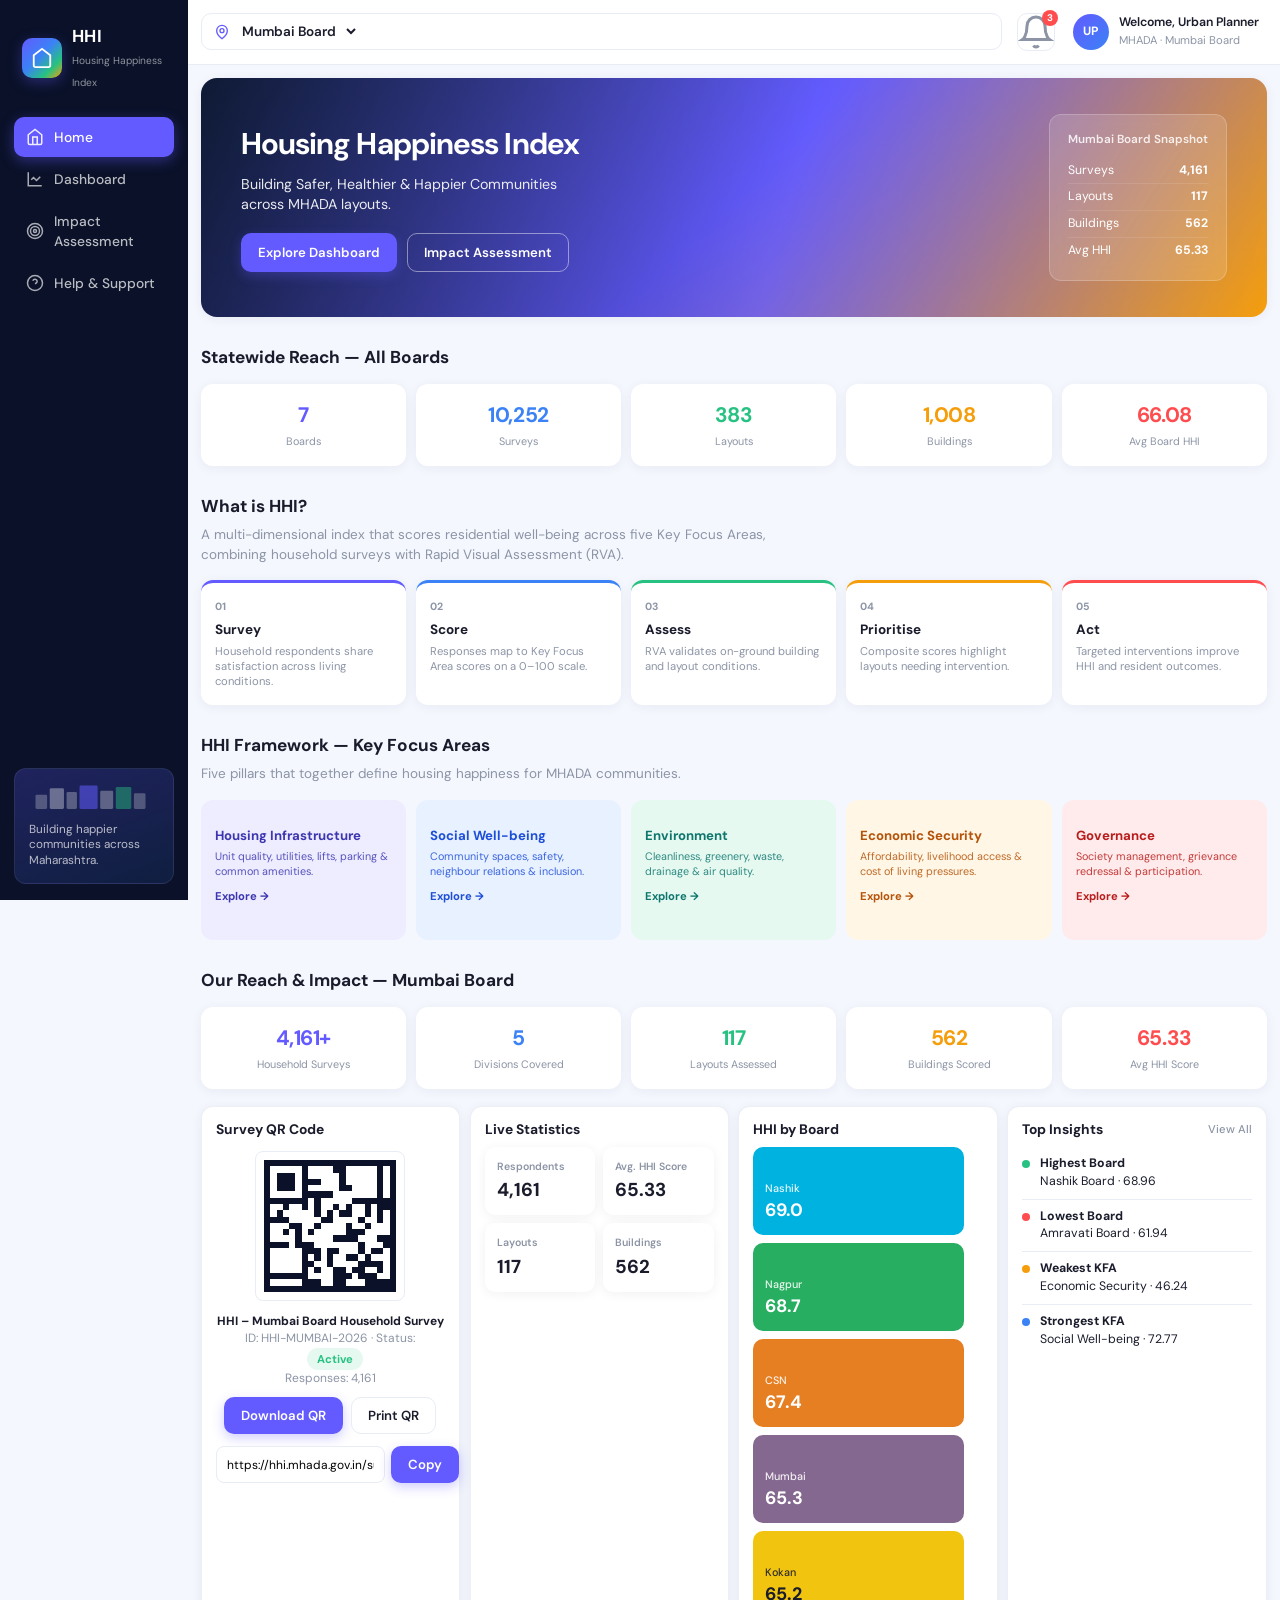
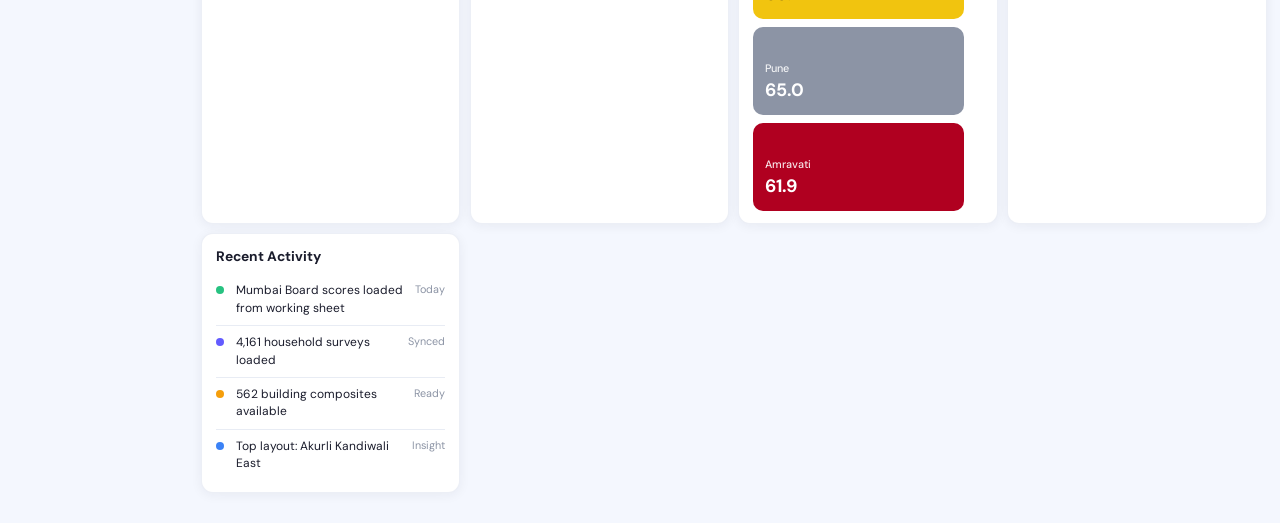
==== commit 61243332: "Updated CSS" ====
--- a/index.html
+++ b/index.html
@@ -2,7 +2,7 @@
 <html lang="en">
 <head>
   <meta charset="UTF-8" />
-  <meta name="viewport" content="width=device-width, initial-scale=1" />
+  <meta name="viewport" content="width=device-width, initial-scale=1, viewport-fit=cover" />
   <title>HHI — Housing Happiness Index</title>
   <link rel="stylesheet" href="css/styles.css" />
 </head>
@@ -25,8 +25,9 @@
         boards: HHIData.boardOptions(manifest),
       });
       const o = data.overall;
-      const topDiv = [...data.divisions].sort((a, b) => b.hhi - a.hhi)[0];
-      const lowDiv = [...data.divisions].sort((a, b) => a.hhi - b.hhi)[0];
+      const boards = manifest.boards || [];
+      const topBoard = [...boards].sort((a, b) => (b.hhi || 0) - (a.hhi || 0))[0];
+      const lowBoard = [...boards].sort((a, b) => (a.hhi || 0) - (b.hhi || 0))[0];
       const statewide = (manifest.boards || []).reduce(
         (acc, b) => {
           acc.buildings += b.buildings || 0;
@@ -165,16 +166,15 @@
                 </div>
 
                 <div class="card">
-                  <div class="card-title">HHI by Division</div>
-                  <div class="zone-map" id="divMap"></div>
-                  <div class="legend-bar"><span>Low</span><div class="grad"></div><span>High</span></div>
+                  <div class="card-title">HHI by Board</div>
+                  <div class="zone-map" id="boardMap"></div>
                 </div>
 
                 <div class="card">
                   <div class="card-title">Top Insights <a class="hint" href="dashboard.html">View All</a></div>
                   <ul class="insight-list">
-                    <li><span class="dot" style="background:var(--green)"></span><div><strong>Highest Division</strong><br>${topDiv.division} · ${fmt(topDiv.hhi)}</div></li>
-                    <li><span class="dot" style="background:var(--red)"></span><div><strong>Lowest Division</strong><br>${lowDiv.division} · ${fmt(lowDiv.hhi)}</div></li>
+                    <li><span class="dot" style="background:var(--green)"></span><div><strong>Highest Board</strong><br>${topBoard ? topBoard.label : '—'} · ${topBoard ? fmt(topBoard.hhi) : '—'}</div></li>
+                    <li><span class="dot" style="background:var(--red)"></span><div><strong>Lowest Board</strong><br>${lowBoard ? lowBoard.label : '—'} · ${lowBoard ? fmt(lowBoard.hhi) : '—'}</div></li>
                     <li><span class="dot" style="background:var(--orange)"></span><div><strong>Weakest KFA</strong><br>Economic Security · ${fmt(o.economic)}</div></li>
                     <li><span class="dot" style="background:var(--blue)"></span><div><strong>Strongest KFA</strong><br>Social Well-being · ${fmt(o.social)}</div></li>
                   </ul>
@@ -195,12 +195,13 @@
         </div>
       `;
 
-      const map = document.getElementById('divMap');
-      data.divisions.forEach((d) => {
+      const map = document.getElementById('boardMap');
+      [...boards].sort((a, b) => (b.hhi || 0) - (a.hhi || 0)).forEach((b) => {
         const el = document.createElement('div');
-        el.className = 'zone-tile';
-        el.style.background = scoreColor(d.hhi);
-        el.innerHTML = `<span>${d.division}</span><strong>${fmt(d.hhi, 1)}</strong>`;
+        el.className = 'zone-tile board-tile';
+        el.style.background = boardColor(b.id);
+        el.style.color = boardTileText(b.id);
+        el.innerHTML = `<span>${b.label.replace(/ Board$/, '')}</span><strong>${fmt(b.hhi, 1)}</strong>`;
         map.appendChild(el);
       });
 
--- a/css/styles.css
+++ b/css/styles.css
@@ -25,28 +25,64 @@
   --pink: #ec4899;
   --shadow: 0 2px 12px rgba(26, 28, 44, 0.06);
   --radius: 12px;
-  --sidebar-w: 232px;
-  --filter-w: 220px;
+  /* Layout tokens — desktop-first, overridden per breakpoint */
+  --sidebar-w: 13.75rem;
+  --filter-w: 13.125rem;
+  --chart-h: clamp(11.5rem, 18vh, 15.5rem);
+  --chart-h-lg: clamp(13rem, 22vh, 17.5rem);
+  --grid-gap: clamp(0.625rem, 1vw, 0.875rem);
+  --topbar-h: 3.5rem;
+  --content-pad: clamp(0.875rem, 1.5vw, 1.5rem);
+  --safe-top: env(safe-area-inset-top, 0px);
+  --safe-right: env(safe-area-inset-right, 0px);
+  --safe-bottom: env(safe-area-inset-bottom, 0px);
+  --safe-left: env(safe-area-inset-left, 0px);
 }
 
 *, *::before, *::after { box-sizing: border-box; margin: 0; padding: 0; }
-html { font-size: 14px; }
+html {
+  font-size: clamp(14px, 0.78rem + 0.22vw, 15px);
+  -webkit-text-size-adjust: 100%;
+  text-size-adjust: 100%;
+  overflow-x: clip;
+}
 body {
   font-family: 'DM Sans', system-ui, sans-serif;
   background: var(--bg);
   color: var(--text);
   min-height: 100vh;
+  min-height: 100dvh;
   line-height: 1.45;
   -webkit-font-smoothing: antialiased;
-}
+  overflow-x: clip;
+}
+body.nav-open { overflow: hidden; }
 a { color: inherit; text-decoration: none; }
 button, select, input { font-family: inherit; }
 img { max-width: 100%; display: block; }
 
 .app {
   display: grid;
-  grid-template-columns: var(--sidebar-w) 1fr;
+  grid-template-columns: var(--sidebar-w) minmax(0, 1fr);
   min-height: 100vh;
+  min-height: 100dvh;
+  width: 100%;
+  max-width: 100%;
+}
+
+.nav-overlay {
+  display: none;
+  position: fixed;
+  inset: 0;
+  background: rgba(10, 17, 40, 0.45);
+  z-index: 90;
+  opacity: 0;
+  pointer-events: none;
+  transition: opacity 0.2s ease;
+}
+.nav-overlay.visible {
+  opacity: 1;
+  pointer-events: auto;
 }
 
 .sidebar {
@@ -54,11 +90,14 @@
   color: #fff;
   display: flex;
   flex-direction: column;
-  padding: 20px 14px 16px;
+  padding: 20px 14px calc(16px + var(--safe-bottom));
   position: sticky;
   top: 0;
   height: 100vh;
+  height: 100dvh;
   overflow-y: auto;
+  overscroll-behavior: contain;
+  z-index: 100;
 }
 .brand {
   display: flex;
@@ -101,11 +140,27 @@
 }
 .sidebar-foot p { font-size: 0.78rem; color: rgba(255,255,255,0.7); margin-top: 6px; line-height: 1.35; }
 
-.main { display: flex; flex-direction: column; min-width: 0; min-height: 100vh; }
+.main { display: flex; flex-direction: column; min-width: 0; min-height: 100vh; min-height: 100dvh; width: 100%; }
+.nav-toggle {
+  display: none;
+  width: 2.5rem;
+  height: 2.5rem;
+  border-radius: 10px;
+  border: 1px solid var(--border);
+  background: #fff;
+  color: var(--text);
+  cursor: pointer;
+  place-items: center;
+  flex-shrink: 0;
+}
+.nav-toggle svg { width: 1.15rem; height: 1.15rem; }
 .topbar {
-  display: flex; align-items: center; justify-content: space-between; gap: 16px;
-  padding: 12px 24px; background: #fff; border-bottom: 1px solid var(--border);
-  position: sticky; top: 0; z-index: 20;
+  display: flex; align-items: center; justify-content: space-between; gap: clamp(0.5rem, 2vw, 1rem);
+  padding: calc(0.65rem + var(--safe-top)) calc(var(--content-pad) + var(--safe-right)) 0.65rem calc(var(--content-pad) + var(--safe-left));
+  background: #fff; border-bottom: 1px solid var(--border);
+  position: sticky; top: 0; z-index: 30;
+  min-height: var(--topbar-h);
+  flex-wrap: wrap;
 }
 .loc-select {
   display: flex; align-items: center; gap: 8px;
@@ -115,9 +170,12 @@
 .loc-select svg { color: var(--purple); width: 16px; height: 16px; flex-shrink: 0; }
 .board-switcher {
   border: 0; background: transparent; font: inherit; font-weight: 600;
-  color: var(--text); cursor: pointer; outline: none; max-width: 260px;
-}
-.topbar-right { display: flex; align-items: center; gap: 14px; }
+  color: var(--text); cursor: pointer; outline: none;
+  max-width: min(260px, 42vw);
+  min-width: 0;
+}
+.topbar .loc-select { flex: 1; min-width: 0; }
+.topbar-right { display: flex; align-items: center; gap: 14px; flex-shrink: 0; }
 .icon-btn {
   width: 38px; height: 38px; border-radius: 10px; border: 1px solid var(--border);
   background: #fff; display: grid; place-items: center; cursor: pointer; position: relative; color: var(--muted);
@@ -136,7 +194,14 @@
 .user-chip .meta strong { display: block; font-weight: 600; }
 .user-chip .meta span { color: var(--muted); font-size: 0.75rem; }
 
-.content { padding: 20px 24px 32px; flex: 1; }
+.content {
+  padding: var(--content-pad);
+  padding-bottom: calc(2rem + var(--safe-bottom));
+  flex: 1;
+  min-width: 0;
+  width: 100%;
+  max-width: 100%;
+}
 .page-head {
   display: flex; align-items: flex-start; justify-content: space-between; gap: 16px;
   margin-bottom: 18px; flex-wrap: wrap;
@@ -170,12 +235,20 @@
 }
 .card-title .hint { font-weight: 500; font-size: 0.75rem; color: var(--muted); }
 
+.dash-main { min-width: 0; width: 100%; }
+
 .dash-layout {
-  display: grid; grid-template-columns: var(--filter-w) 1fr; gap: 16px; align-items: start;
+  display: grid;
+  grid-template-columns: minmax(0, var(--filter-w)) minmax(0, 1fr);
+  gap: clamp(0.75rem, 2vw, 1rem);
+  align-items: start;
+  width: 100%;
 }
 .filter-panel {
   background: var(--card); border-radius: var(--radius); box-shadow: var(--shadow);
-  padding: 16px; position: sticky; top: 72px;
+  padding: 16px; position: sticky; top: calc(var(--topbar-h) + 0.5rem);
+  max-height: calc(100dvh - var(--topbar-h) - 1.5rem);
+  overflow-y: auto;
 }
 .filter-panel h3 { font-size: 0.85rem; font-weight: 700; margin-bottom: 12px; }
 .field { margin-bottom: 12px; }
@@ -206,7 +279,12 @@
 }
 .quick-actions button:hover { border-color: var(--purple); color: var(--purple); }
 
-.kpi-row { display: grid; grid-template-columns: repeat(5, 1fr); gap: 12px; margin-bottom: 14px; }
+.kpi-row {
+  display: grid;
+  grid-template-columns: repeat(auto-fit, minmax(min(100%, 9.5rem), 1fr));
+  gap: var(--grid-gap);
+  margin-bottom: var(--grid-gap);
+}
 .kpi {
   background: var(--card); border-radius: var(--radius); box-shadow: var(--shadow);
   padding: 14px 16px; border: 1px solid rgba(232,236,244,0.8); position: relative; overflow: hidden;
@@ -229,10 +307,10 @@
 .kpi .foot { font-size: 0.75rem; color: var(--muted); margin-top: 4px; }
 .kpi .foot.up { color: var(--green); font-weight: 600; }
 
-.grid-3 { display: grid; grid-template-columns: 1.1fr 1.1fr 0.9fr; gap: 12px; margin-bottom: 14px; }
-.grid-3b { display: grid; grid-template-columns: 1.2fr 1.2fr 0.9fr; gap: 12px; align-items: stretch; }
-.grid-charts-top { display: grid; grid-template-columns: 1fr 1fr; gap: 12px; margin-bottom: 14px; align-items: stretch; }
-.grid-bottom { display: grid; grid-template-columns: 1fr 1fr; gap: 12px; margin-top: 14px; align-items: stretch; }
+.grid-3 { display: grid; grid-template-columns: repeat(3, minmax(0, 1fr)); gap: var(--grid-gap); margin-bottom: var(--grid-gap); }
+.grid-3b { display: grid; grid-template-columns: minmax(0, 1.2fr) minmax(0, 1.2fr) minmax(0, 0.9fr); gap: var(--grid-gap); align-items: stretch; }
+.grid-charts-top { display: grid; grid-template-columns: repeat(2, minmax(0, 1fr)); gap: var(--grid-gap); margin-bottom: var(--grid-gap); align-items: stretch; }
+.grid-bottom { display: grid; grid-template-columns: repeat(2, minmax(0, 1fr)); gap: var(--grid-gap); margin-top: var(--grid-gap); align-items: stretch; }
 .grid-charts-top > .card,
 .grid-bottom > .card,
 .grid-3b > .card {
@@ -244,12 +322,13 @@
 .grid-charts-top > .card > .card-title,
 .grid-bottom > .card > .card-title,
 .grid-3b > .card > .card-title { flex-shrink: 0; }
-.chart-box { position: relative; height: 220px; }
-
-.chart-card { display: flex; flex-direction: column; min-height: 0; }
-.chart-box.stretch { flex: 1; height: auto; min-height: 300px; width: 100%; }
-.chart-box.stretch-sm { flex: 1; height: auto; min-height: 220px; width: 100%; }
-.fill-card { display: flex; flex-direction: column; min-height: 320px; max-height: 420px; }
+.chart-box canvas { display: block; max-width: 100%; }
+.chart-box { position: relative; height: var(--chart-h); min-height: var(--chart-h); width: 100%; min-width: 0; }
+
+.chart-card { display: flex; flex-direction: column; min-height: 0; flex: 0 0 auto; }
+.chart-box.stretch { flex: 0 0 auto; height: var(--chart-h-lg); min-height: var(--chart-h-lg); width: 100%; min-width: 0; }
+.chart-box.stretch-sm { flex: 0 0 auto; height: var(--chart-h); min-height: var(--chart-h); width: 100%; min-width: 0; }
+.fill-card { display: flex; flex-direction: column; min-height: var(--chart-h-lg); }
 .issue-intervention-list { flex: 1; overflow-y: auto; display: flex; flex-direction: column; gap: 10px; padding-right: 4px; }
 .issue-intervention-row { padding: 10px 0; border-bottom: 1px solid var(--border); }
 .issue-intervention-row:last-child { border-bottom: none; }
@@ -266,12 +345,7 @@
 .offered-id { font-size: 0.68rem; font-weight: 700; color: var(--muted); }
 
 
-.chart-box.compact {
-  flex: 1;
-  height: auto;
-  min-height: 200px;
-  max-height: 220px;
-}
+.chart-box.compact { flex: 1; height: auto; min-height: var(--chart-h); max-height: var(--chart-h); }
 .intervention-list { list-style: none; margin: 0; padding: 0; display: flex; flex-direction: column; gap: 8px; }
 .intervention-item { display: flex; align-items: center; justify-content: space-between; gap: 8px; padding: 8px 0; border-bottom: 1px solid var(--border); }
 .intervention-item:last-child { border-bottom: none; }
@@ -284,16 +358,8 @@
 .quick-actions .btn-link:hover { text-decoration: underline; }
 .empty-hint { color: var(--muted); font-size: 0.85rem; padding: 12px 4px; }
 
-.chart-box.tall {
-  flex: 1;
-  height: auto;
-  min-height: 260px;
-}
-.chart-box.fill {
-  flex: 1;
-  height: auto;
-  min-height: 260px;
-}
+.chart-box.tall { flex: 1; height: auto; min-height: var(--chart-h-lg); }
+.chart-box.fill { flex: 1; height: auto; min-height: var(--chart-h-lg); }
 
 .heatmap {
   flex: 1;
@@ -301,8 +367,7 @@
   flex-direction: column;
   gap: 4px;
   font-size: 0.7rem;
-  min-height: 260px;
-  max-height: 300px;
+  min-height: var(--chart-h-lg);
   overflow: auto;
   padding-right: 4px;
   scrollbar-gutter: stable;
@@ -310,10 +375,11 @@
 }
 .heatmap-row, .heatmap-head {
   display: grid;
-  grid-template-columns: 120px repeat(5, minmax(0, 1fr));
+  grid-template-columns: minmax(4.5rem, 7.5rem) repeat(5, minmax(0, 1fr));
   gap: 4px;
   align-items: stretch;
   width: 100%;
+  min-width: 0;
 }
 .heatmap-head {
   margin-bottom: 0;
@@ -357,8 +423,8 @@
 
 .zone-map {
   flex: 1;
-  display: grid; grid-template-columns: 1fr 1fr; gap: 8px;
-  min-height: 260px;
+  display: grid; grid-template-columns: repeat(auto-fit, minmax(min(100%, 8rem), 1fr)); gap: 8px;
+  min-height: clamp(12rem, 22vh, 16.25rem);
   height: auto;
   overflow: auto;
   align-content: stretch;
@@ -375,24 +441,31 @@
   white-space: nowrap; overflow: hidden; text-overflow: ellipsis;
 }
 .zone-tile strong { font-size: 1.2rem; }
+/* board-tile colors set per board via boardColor() */
 .legend-bar { display: flex; align-items: center; gap: 8px; margin-top: 10px; font-size: 0.7rem; color: var(--muted); flex-shrink: 0; }
 .legend-bar .grad { flex: 1; height: 8px; border-radius: 4px; background: linear-gradient(90deg, #ff4d4f, #f59e0b, #27c281); }
 
-.home-layout { display: grid; grid-template-columns: 1fr 300px; gap: 18px; align-items: start; }
+.home-layout {
+  display: grid;
+  grid-template-columns: minmax(0, 1fr) minmax(min(100%, 17.5rem), 18.75rem);
+  gap: clamp(0.75rem, 2.5vw, 1.125rem);
+  align-items: start;
+  width: 100%;
+}
 .hero {
   border-radius: 16px; padding: 36px 40px;
   background:
     linear-gradient(105deg, rgba(10,17,40,0.78) 0%, rgba(99,91,255,0.45) 55%, rgba(245,158,11,0.35) 100%),
     linear-gradient(135deg, #1e3a5f, #635bff 50%, #f59e0b);
-  color: #fff; position: relative; overflow: hidden; min-height: 220px;
+  color: #fff; position: relative; overflow: hidden; min-height: clamp(12rem, 20vh, 13.75rem);
   display: flex; align-items: center; justify-content: space-between; gap: 24px; box-shadow: var(--shadow);
 }
 .hero h1 { font-size: 2rem; font-weight: 700; letter-spacing: -0.03em; margin-bottom: 8px; }
-.hero p { opacity: 0.9; max-width: 380px; margin-bottom: 18px; font-size: 0.95rem; }
+.hero p { opacity: 0.9; max-width: min(24rem, 90%); margin-bottom: 18px; font-size: 0.95rem; }
 .hero-actions { display: flex; gap: 10px; flex-wrap: wrap; }
 .impact-card {
   background: rgba(255,255,255,0.14); backdrop-filter: blur(8px);
-  border: 1px solid rgba(255,255,255,0.2); border-radius: 12px; padding: 16px 18px; min-width: 180px;
+  border: 1px solid rgba(255,255,255,0.2); border-radius: 12px; padding: 16px 18px; min-width: min(11.25rem, 100%);
 }
 .impact-card h4 { font-size: 0.78rem; opacity: 0.85; margin-bottom: 10px; font-weight: 600; }
 .impact-card li {
@@ -404,9 +477,13 @@
 
 .section { margin-top: 28px; }
 .section > h2 { font-size: 1.15rem; font-weight: 700; margin-bottom: 6px; }
-.section > .lead { color: var(--muted); font-size: 0.9rem; margin-bottom: 16px; max-width: 640px; }
-
-.steps { display: grid; grid-template-columns: repeat(5, 1fr); gap: 10px; }
+.section > .lead { color: var(--muted); font-size: 0.9rem; margin-bottom: 16px; max-width: min(40rem, 95%); }
+
+.steps {
+  display: grid;
+  grid-template-columns: repeat(auto-fit, minmax(min(100%, 10.5rem), 1fr));
+  gap: 10px;
+}
 .step {
   background: var(--card); border-radius: var(--radius); padding: 16px 14px;
   box-shadow: var(--shadow); border-top: 3px solid; position: relative;
@@ -420,7 +497,11 @@
 .step h3 { font-size: 0.9rem; margin-bottom: 4px; }
 .step p { font-size: 0.75rem; color: var(--muted); line-height: 1.35; }
 
-.kfa-grid { display: grid; grid-template-columns: repeat(5, 1fr); gap: 10px; }
+.kfa-grid {
+  display: grid;
+  grid-template-columns: repeat(auto-fit, minmax(min(100%, 10.5rem), 1fr));
+  gap: 10px;
+}
 .kfa-card { border-radius: var(--radius); padding: 18px 14px; min-height: 140px; }
 .kfa-card.purple { background: var(--purple-soft); color: #3d36b0; }
 .kfa-card.blue { background: var(--blue-soft); color: #1d4ed8; }
@@ -431,7 +512,11 @@
 .kfa-card p { font-size: 0.72rem; opacity: 0.85; line-height: 1.35; }
 .kfa-card .link { display: inline-block; margin-top: 10px; font-size: 0.75rem; font-weight: 700; }
 
-.reach { display: grid; grid-template-columns: repeat(5, 1fr); gap: 10px; }
+.reach {
+  display: grid;
+  grid-template-columns: repeat(auto-fit, minmax(min(100%, 9rem), 1fr));
+  gap: 10px;
+}
 .reach-item {
   background: var(--card); border-radius: var(--radius); padding: 16px;
   box-shadow: var(--shadow); text-align: center;
@@ -488,41 +573,285 @@
 .sev.medium { background: var(--orange-soft); color: #c47d00; }
 .sev.low { background: #fef9c3; color: #a16207; }
 
-@media (max-width: 1200px) {
-  .kpi-row { grid-template-columns: repeat(3, 1fr); }
-  .grid-3, .grid-3b, .grid-charts-top, .grid-bottom { grid-template-columns: 1fr 1fr; }
-  .steps, .kfa-grid, .reach { grid-template-columns: repeat(3, 1fr); }
-  .home-layout { grid-template-columns: 1fr; }
-}
+/* ==========================================================================
+   HHI Responsive Layout System
+   Desktop-first. Preserves design tokens; only reflows layout.
+   Breakpoints: 2560 · 1920 · 1600 · 1440 · 1366 · 1280 · 1024
+   ========================================================================== */
+
+/* Shared: horizontal filter bar (frees column for charts) */
+@media (max-width: 1920px) {
+  :root { --filter-w: 100%; }
+
+  .dash-layout {
+    grid-template-columns: minmax(0, 1fr);
+    gap: var(--grid-gap);
+  }
+
+  .filter-panel {
+    position: static;
+    max-height: none;
+    display: grid;
+    grid-template-columns: repeat(6, minmax(0, 1fr));
+    gap: 8px 12px;
+    padding: 12px 14px;
+  }
+
+  .filter-panel > h3,
+  .filter-panel > .radio-group,
+  .filter-panel > .quick-actions { grid-column: 1 / -1; }
+
+  .filter-panel > h3[style] { margin-top: 0 !important; }
+
+  .filter-panel .field { margin-bottom: 0; }
+
+  .filter-panel .radio-group {
+    flex-direction: row;
+    flex-wrap: wrap;
+    gap: 10px 16px;
+    margin: 0;
+  }
+
+  .filter-panel .quick-actions {
+    display: grid;
+    grid-template-columns: repeat(auto-fit, minmax(9.5rem, 1fr));
+    gap: 6px;
+    border-top: 1px solid var(--border);
+    padding-top: 8px;
+    margin-top: 0;
+  }
+
+  .filter-panel .quick-actions button,
+  .filter-panel .quick-actions .btn-link { margin-bottom: 0; }
+
+  .grid-3b { grid-template-columns: repeat(2, minmax(0, 1fr)); }
+  .grid-3b > .card:last-child { grid-column: 1 / -1; }
+  .kpi-row { grid-template-columns: repeat(5, minmax(0, 1fr)); }
+}
+
+/* Wide but short viewports — horizontal filter (frees vertical space) */
+@media (min-width: 1921px) and (max-height: 1099px) {
+  :root { --filter-w: 100%; }
+
+  .dash-layout {
+    grid-template-columns: minmax(0, 1fr);
+    gap: var(--grid-gap);
+  }
+
+  .filter-panel {
+    position: static;
+    max-height: none;
+    display: grid;
+    grid-template-columns: repeat(3, minmax(0, 1fr));
+    gap: 8px 12px;
+    padding: 12px 14px;
+  }
+
+  .filter-panel > h3,
+  .filter-panel > .radio-group,
+  .filter-panel > .quick-actions { grid-column: 1 / -1; }
+
+  .filter-panel > h3[style] { margin-top: 0 !important; }
+  .filter-panel .field { margin-bottom: 0; }
+  .filter-panel .radio-group { flex-direction: row; flex-wrap: wrap; gap: 10px 16px; margin: 0; }
+  .filter-panel .quick-actions {
+    display: grid;
+    grid-template-columns: repeat(auto-fit, minmax(9.5rem, 1fr));
+    gap: 6px;
+    border-top: 1px solid var(--border);
+    padding-top: 8px;
+    margin-top: 0;
+  }
+  .filter-panel .quick-actions button,
+  .filter-panel .quick-actions .btn-link { margin-bottom: 0; }
+
+  .grid-3b { grid-template-columns: repeat(2, minmax(0, 1fr)); }
+  .grid-3b > .card:last-child { grid-column: 1 / -1; }
+}
+
+/* 2560px primary dev — vertical filter when wide AND tall */
+@media (min-width: 1921px) and (min-height: 1100px) {
+  :root {
+    --sidebar-w: 14.5rem;
+    --filter-w: 13.75rem;
+    --chart-h: clamp(14rem, 20vh, 16rem);
+    --chart-h-lg: clamp(16rem, 24vh, 18rem);
+    --grid-gap: clamp(0.75rem, 1vw, 1rem);
+  }
+
+  .dash-layout { grid-template-columns: minmax(0, var(--filter-w)) minmax(0, 1fr); }
+
+  .filter-panel {
+    display: block;
+    padding: 1rem;
+    position: sticky;
+    top: calc(var(--topbar-h) + 0.5rem);
+    max-height: calc(100dvh - var(--topbar-h) - 1.5rem);
+    overflow-y: auto;
+  }
+
+  .filter-panel .field { margin-bottom: 12px; }
+  .filter-panel .radio-group { flex-direction: column; margin: 10px 0 14px; }
+  .filter-panel .quick-actions { display: block; }
+
+  .grid-3b {
+    grid-template-columns: minmax(0, 1.2fr) minmax(0, 1.2fr) minmax(0, 0.9fr);
+  }
+  .grid-3b > .card:last-child { grid-column: auto; }
+  .kpi-row { grid-template-columns: repeat(5, minmax(0, 1fr)); }
+}
+
+@media (min-width: 2560px) and (min-height: 1200px) {
+  :root {
+    --chart-h: clamp(15rem, 1.4vw, 17rem);
+    --chart-h-lg: clamp(17rem, 1.6vw, 19rem);
+    --grid-gap: 1.125rem;
+  }
+}
+
+@media (max-height: 1080px) {
+  :root {
+    --chart-h: clamp(10.5rem, 16vh, 12.5rem);
+    --chart-h-lg: clamp(11.5rem, 18vh, 14rem);
+    --grid-gap: 0.625rem;
+    --content-pad: 0.875rem;
+    --topbar-h: 3rem;
+  }
+  .page-head { margin-bottom: 12px; }
+  .page-head h1 { font-size: 1.35rem; }
+  .kpi { padding: 10px 12px; }
+  .kpi-icon { width: 28px; height: 28px; margin-bottom: 6px; }
+  .kpi .value { font-size: 1.35rem; }
+  .card { padding: 12px 14px; }
+  .card-title { margin-bottom: 8px; }
+}
+
+@media (max-width: 1920px) and (max-height: 1080px) {
+  :root {
+    --sidebar-w: 12.5rem;
+    --chart-h: clamp(10rem, 15vh, 11.5rem);
+    --chart-h-lg: clamp(11rem, 17vh, 13rem);
+  }
+  .filter-panel { grid-template-columns: repeat(3, minmax(0, 1fr)); }
+  .grid-charts-top { grid-template-columns: repeat(2, minmax(0, 1fr)); }
+  .grid-bottom { grid-template-columns: repeat(2, minmax(0, 1fr)); }
+}
+
+@media (max-width: 1600px) {
+  .filter-panel { grid-template-columns: repeat(3, minmax(0, 1fr)); }
+  .impact-mid, .impact-bottom, .gis-bottom, .survey-mid, .survey-bottom {
+    grid-template-columns: repeat(2, minmax(0, 1fr));
+  }
+  .gis-layout { grid-template-columns: minmax(0, 1fr); }
+}
+
+@media (max-width: 1440px) {
+  :root {
+    --chart-h: clamp(10.5rem, 17vh, 13rem);
+    --chart-h-lg: clamp(11.5rem, 20vh, 15rem);
+  }
+  .filter-panel { grid-template-columns: repeat(3, minmax(0, 1fr)); }
+  .grid-3b { grid-template-columns: repeat(2, minmax(0, 1fr)); }
+  .grid-3b > .card:last-child { grid-column: 1 / -1; }
+  .home-layout { grid-template-columns: minmax(0, 1fr); }
+  .side-stack {
+    display: grid;
+    grid-template-columns: repeat(auto-fit, minmax(min(100%, 16rem), 1fr));
+    gap: var(--grid-gap);
+  }
+}
+
+@media (max-width: 1366px) {
+  :root { --sidebar-w: 12.5rem; }
+  .grid-3b { grid-template-columns: repeat(2, minmax(0, 1fr)); }
+  .grid-3b > .card:last-child { grid-column: 1 / -1; }
+  .impact-filters { grid-template-columns: repeat(2, minmax(0, 1fr)); }
+}
+
+@media (max-width: 1280px) {
+  :root {
+    --sidebar-w: 12.5rem;
+    --chart-h: clamp(10rem, 20vh, 13rem);
+    --chart-h-lg: clamp(11rem, 22vh, 15rem);
+  }
+  .grid-charts-top, .grid-3, .grid-3b, .grid-bottom { grid-template-columns: minmax(0, 1fr); }
+  .grid-3b > .card:last-child { grid-column: auto; }
+  .kpi-row { grid-template-columns: repeat(3, minmax(0, 1fr)); }
+  .impact-mid, .impact-bottom, .gis-bottom, .survey-mid, .survey-bottom { grid-template-columns: minmax(0, 1fr); }
+}
+
+@media (max-width: 1024px) {
+  .page-head { flex-direction: column; align-items: stretch; }
+  .page-head .actions { width: 100%; }
+  .page-head .actions .btn { flex: 1 1 auto; justify-content: center; }
+  .section-split { grid-template-columns: minmax(0, 1fr); }
+  .filter-panel { grid-template-columns: repeat(2, minmax(0, 1fr)); }
+  .kpi-row { grid-template-columns: repeat(2, minmax(0, 1fr)); }
+  .survey-kpis { grid-template-columns: repeat(3, minmax(0, 1fr)); }
+}
+
 @media (max-width: 900px) {
-  .app { grid-template-columns: 1fr; }
-  .sidebar { position: relative; height: auto; flex-direction: row; flex-wrap: wrap; align-items: center; padding: 12px; }
-  .nav { flex-direction: row; flex-wrap: wrap; width: 100%; }
-  .nav a { padding: 8px 10px; font-size: 0.8rem; }
-  .sidebar-foot { display: none; }
-  .dash-layout { grid-template-columns: 1fr; }
-  .filter-panel { position: static; }
-  .kpi-row { grid-template-columns: 1fr 1fr; }
-  .grid-3, .grid-3b, .grid-charts-top, .grid-bottom, .section-split { grid-template-columns: 1fr; }
-  .steps, .kfa-grid, .reach { grid-template-columns: 1fr 1fr; }
-  .hero { flex-direction: column; align-items: flex-start; padding: 24px; }
-}
-@media (max-width: 560px) {
-  .kpi-row, .steps, .kfa-grid, .reach { grid-template-columns: 1fr; }
-  .content { padding: 14px; }
+  .app { grid-template-columns: minmax(0, 1fr); }
+  .nav-overlay { display: block; }
+  .nav-toggle { display: grid; }
+  .sidebar {
+    position: fixed; left: 0; top: 0; bottom: 0;
+    width: min(17.5rem, 88vw); height: 100dvh;
+    transform: translateX(-105%);
+    transition: transform 0.22s ease;
+    box-shadow: 0 8px 32px rgba(10, 17, 40, 0.28);
+    padding-top: calc(1rem + var(--safe-top));
+  }
+  .sidebar.open { transform: translateX(0); }
+  .nav { flex-direction: column; width: 100%; }
+  .nav a { padding: 10px 12px; font-size: 0.92rem; }
+  .brand { padding-bottom: 1rem; width: 100%; }
+  .filter-panel { grid-template-columns: minmax(0, 1fr); }
+  .filter-panel .radio-group { flex-direction: column; }
+  .topbar-right .user-chip .meta { display: none; }
+  .loc-select { flex: 1; min-width: 0; }
+  .hero { flex-direction: column; align-items: flex-start; padding: clamp(1.25rem, 4vw, 1.75rem); }
+  .hero h1 { font-size: clamp(1.45rem, 5vw, 2rem); }
+  .impact-card { width: 100%; min-width: 0; }
+}
+
+@media (max-width: 640px) {
+  .kpi-row { grid-template-columns: minmax(0, 1fr); }
+  .kpi .value { font-size: 1.35rem; }
+  .page-head h1 { font-size: 1.3rem; }
+  .survey-kpis { grid-template-columns: repeat(2, minmax(0, 1fr)); }
+  .gauge-row { flex-wrap: wrap; justify-content: center; }
+  .roadmap { flex-direction: column; gap: 12px; }
+  .roadmap::before { display: none; }
+  .link-row { flex-direction: column; }
+  .link-row .btn { width: 100%; justify-content: center; }
+  .issue-head { flex-direction: column; align-items: flex-start; }
+  .offered-item, .intervention-item { flex-direction: column; align-items: stretch; }
+  .offered-item .btn, .intervention-item .btn { width: 100%; justify-content: center; }
+  .heatmap { overflow-x: auto; -webkit-overflow-scrolling: touch; }
+  .heatmap-row, .heatmap-head { min-width: 28rem; }
+}
+
+@media (max-width: 480px) {
+  .survey-kpis { grid-template-columns: minmax(0, 1fr); }
+  .stat-mini-grid { grid-template-columns: minmax(0, 1fr); }
+  .zone-map { grid-template-columns: minmax(0, 1fr); }
+  .side-stack { grid-template-columns: minmax(0, 1fr); }
+  .actions { flex-direction: column; width: 100%; }
+  .actions .btn { width: 100%; justify-content: center; }
 }
 
 /* ——— GIS ——— */
 .gis-layout {
   display: grid;
-  grid-template-columns: 210px 1fr 260px;
-  gap: 14px;
+  grid-template-columns: minmax(10rem, 13.125rem) minmax(0, 1fr) minmax(11rem, 16.25rem);
+  gap: var(--grid-gap);
   align-items: start;
 }
-.gis-map-card { position: relative; min-height: 480px; padding: 0; overflow: hidden; }
+.gis-map-card { position: relative; min-height: clamp(18rem, 45vh, 30rem); padding: 0; overflow: hidden; }
 .gis-map-inner {
   position: relative;
-  height: 520px;
+  height: clamp(18rem, 48vh, 32.5rem);
   background:
     radial-gradient(ellipse at 30% 40%, rgba(99,91,255,0.06), transparent 50%),
     linear-gradient(180deg, #eef2ff 0%, #f8fafc 40%, #ecfdf5 100%);
@@ -564,9 +893,7 @@
 .glance-list .dot { width: 8px; height: 8px; border-radius: 50%; flex-shrink: 0; }
 .glance-list .left { display: flex; align-items: center; gap: 8px; min-width: 0; }
 .rank-num { color: var(--muted); font-weight: 700; font-size: 0.75rem; width: 16px; }
-.gis-bottom {
-  display: grid; grid-template-columns: 1.1fr 1fr 1fr; gap: 12px; margin-top: 14px;
-}
+.gis-bottom { display: grid; grid-template-columns: repeat(3, minmax(0, 1fr)); gap: var(--grid-gap); margin-top: var(--grid-gap); }
 .info-grid { display: grid; grid-template-columns: 1fr 1fr; gap: 8px; }
 .info-tile {
   background: var(--bg); border-radius: 8px; padding: 10px;
@@ -581,7 +908,7 @@
 
 /* ——— Impact ——— */
 .impact-filters {
-  display: grid; grid-template-columns: repeat(4, 1fr) auto; gap: 10px;
+  display: grid; grid-template-columns: repeat(auto-fit, minmax(min(100%, 10rem), 1fr)); gap: var(--grid-gap);
   margin-bottom: 16px; align-items: end;
 }
 .impact-filters .field { margin: 0; background: var(--card); padding: 10px 12px; border-radius: 10px; box-shadow: var(--shadow); }
@@ -590,13 +917,11 @@
 }
 .impact-filters .score-box .l { font-size: 0.7rem; color: var(--muted); font-weight: 600; }
 .impact-filters .score-box .v { font-size: 1.2rem; font-weight: 700; color: var(--orange); }
-.impact-mid {
-  display: grid; grid-template-columns: 1.3fr 1.1fr 0.9fr; gap: 12px; margin-bottom: 14px;
-}
+.impact-mid { display: grid; grid-template-columns: minmax(0, 1.3fr) minmax(0, 1.1fr) minmax(0, 0.9fr); gap: var(--grid-gap); margin-bottom: var(--grid-gap); }
 .gauge-row {
   display: flex; align-items: center; justify-content: space-around; gap: 8px; padding: 8px 0;
 }
-.gauge-wrap { text-align: center; width: 140px; }
+.gauge-wrap { text-align: center; width: min(8.75rem, 100%); }
 .gauge-wrap canvas { max-height: 100px; }
 .gauge-wrap .gv { font-size: 1.15rem; font-weight: 700; margin-top: -8px; }
 .gauge-wrap .gl { font-size: 0.72rem; color: var(--muted); }
@@ -635,18 +960,14 @@
   background: var(--blue-soft); color: #1d4ed8; border-radius: 8px; padding: 10px 14px;
   font-size: 0.85rem; font-weight: 600; text-align: center;
 }
-.impact-bottom {
-  display: grid; grid-template-columns: 1.4fr 0.8fr 0.9fr; gap: 12px; margin-top: 14px;
-}
+.impact-bottom { display: grid; grid-template-columns: minmax(0, 1.4fr) minmax(0, 0.8fr) minmax(0, 0.9fr); gap: var(--grid-gap); margin-top: var(--grid-gap); }
 .impact-glance { display: grid; grid-template-columns: 1fr 1fr; gap: 8px; }
 .benefit-list { list-style: none; }
 .benefit-list li {
   display: flex; gap: 8px; padding: 6px 0; font-size: 0.82rem; align-items: flex-start;
 }
 .benefit-list li::before { content: '✓'; color: var(--green); font-weight: 700; }
-.before-after {
-  display: grid; grid-template-columns: repeat(4, 1fr); gap: 8px;
-}
+.before-after { display: grid; grid-template-columns: repeat(auto-fit, minmax(min(100%, 5.5rem), 1fr)); gap: 8px; }
 .ba-card {
   background: var(--bg); border-radius: 10px; padding: 10px; text-align: center; font-size: 0.75rem;
 }
@@ -665,9 +986,7 @@
 .cost-big { font-size: 1.3rem; font-weight: 700; margin: 4px 0 8px; }
 
 /* ——— Survey ——— */
-.survey-kpis {
-  display: grid; grid-template-columns: repeat(6, 1fr); gap: 10px; margin-bottom: 14px;
-}
+.survey-kpis { display: grid; grid-template-columns: repeat(auto-fit, minmax(min(100%, 8.5rem), 1fr)); gap: var(--grid-gap); margin-bottom: var(--grid-gap); }
 .survey-kpi {
   background: var(--card); border-radius: var(--radius); padding: 14px; box-shadow: var(--shadow);
 }
@@ -679,11 +998,9 @@
 .survey-kpi.blue .v { color: var(--blue); }
 .survey-kpi.orange .v { color: var(--orange); }
 .survey-kpi.teal .v { color: var(--teal); }
-.survey-mid {
-  display: grid; grid-template-columns: 1fr 1.2fr 0.9fr; gap: 12px; margin-bottom: 14px;
-}
+.survey-mid { display: grid; grid-template-columns: minmax(0, 1fr) minmax(0, 1.2fr) minmax(0, 0.9fr); gap: var(--grid-gap); margin-bottom: var(--grid-gap); }
 .qr-box {
-  width: 160px; height: 160px; margin: 12px auto; background: #fff;
+  width: min(10rem, 80%); height: auto; aspect-ratio: 1; max-width: 10rem; margin: 12px auto; background: #fff;
   border: 1px solid var(--border); border-radius: 8px; padding: 8px;
   display: grid; place-items: center;
 }
@@ -708,11 +1025,10 @@
 .status-tile.draft { background: var(--blue-soft); color: #1d4ed8; }
 .status-tile.done { background: var(--purple-soft); color: #4338ca; }
 .status-tile.expired { background: var(--red-soft); color: #b91c1c; }
-.survey-bottom {
-  display: grid; grid-template-columns: 1fr 1.1fr 0.9fr; gap: 12px; margin-bottom: 14px;
-}
+.survey-bottom { display: grid; grid-template-columns: minmax(0, 1fr) minmax(0, 1.1fr) minmax(0, 0.9fr); gap: var(--grid-gap); margin-bottom: var(--grid-gap); }
 .donut-pair { display: grid; grid-template-columns: 1fr 1fr; gap: 8px; }
-.donut-box { height: 160px; position: relative; }
+.donut-box { height: clamp(8rem, 18vh, 10rem); position: relative; min-width: 0; }
+.table-wrap { width: 100%; overflow-x: auto; -webkit-overflow-scrolling: touch; }
 .div-table { width: 100%; border-collapse: collapse; font-size: 0.8rem; }
 .div-table th {
   text-align: left; color: var(--muted); font-weight: 600; font-size: 0.7rem;
@@ -728,7 +1044,7 @@
   padding: 12px 16px; font-size: 0.85rem; display: flex; justify-content: space-between; gap: 12px; align-items: center;
 }
 .resp-map {
-  display: grid; grid-template-columns: 1fr 1fr; gap: 6px; min-height: 180px;
+  display: grid; grid-template-columns: 1fr 1fr; gap: 6px; min-height: clamp(9rem, 22vh, 11.25rem);
 }
 .resp-tile {
   border-radius: 10px; padding: 12px; color: #fff; display: flex; flex-direction: column; justify-content: flex-end;
@@ -736,13 +1052,4 @@
 .resp-tile span { font-size: 0.72rem; opacity: 0.9; }
 .resp-tile strong { font-size: 1.1rem; }
 
-@media (max-width: 1200px) {
-  .gis-layout { grid-template-columns: 1fr; }
-  .gis-bottom, .impact-mid, .impact-bottom, .survey-mid, .survey-bottom { grid-template-columns: 1fr 1fr; }
-  .survey-kpis { grid-template-columns: repeat(3, 1fr); }
-  .impact-filters { grid-template-columns: 1fr 1fr; }
-}
-@media (max-width: 800px) {
-  .gis-bottom, .impact-mid, .impact-bottom, .survey-mid, .survey-bottom, .before-after { grid-template-columns: 1fr; }
-  .survey-kpis { grid-template-columns: 1fr 1fr; }
-}
+
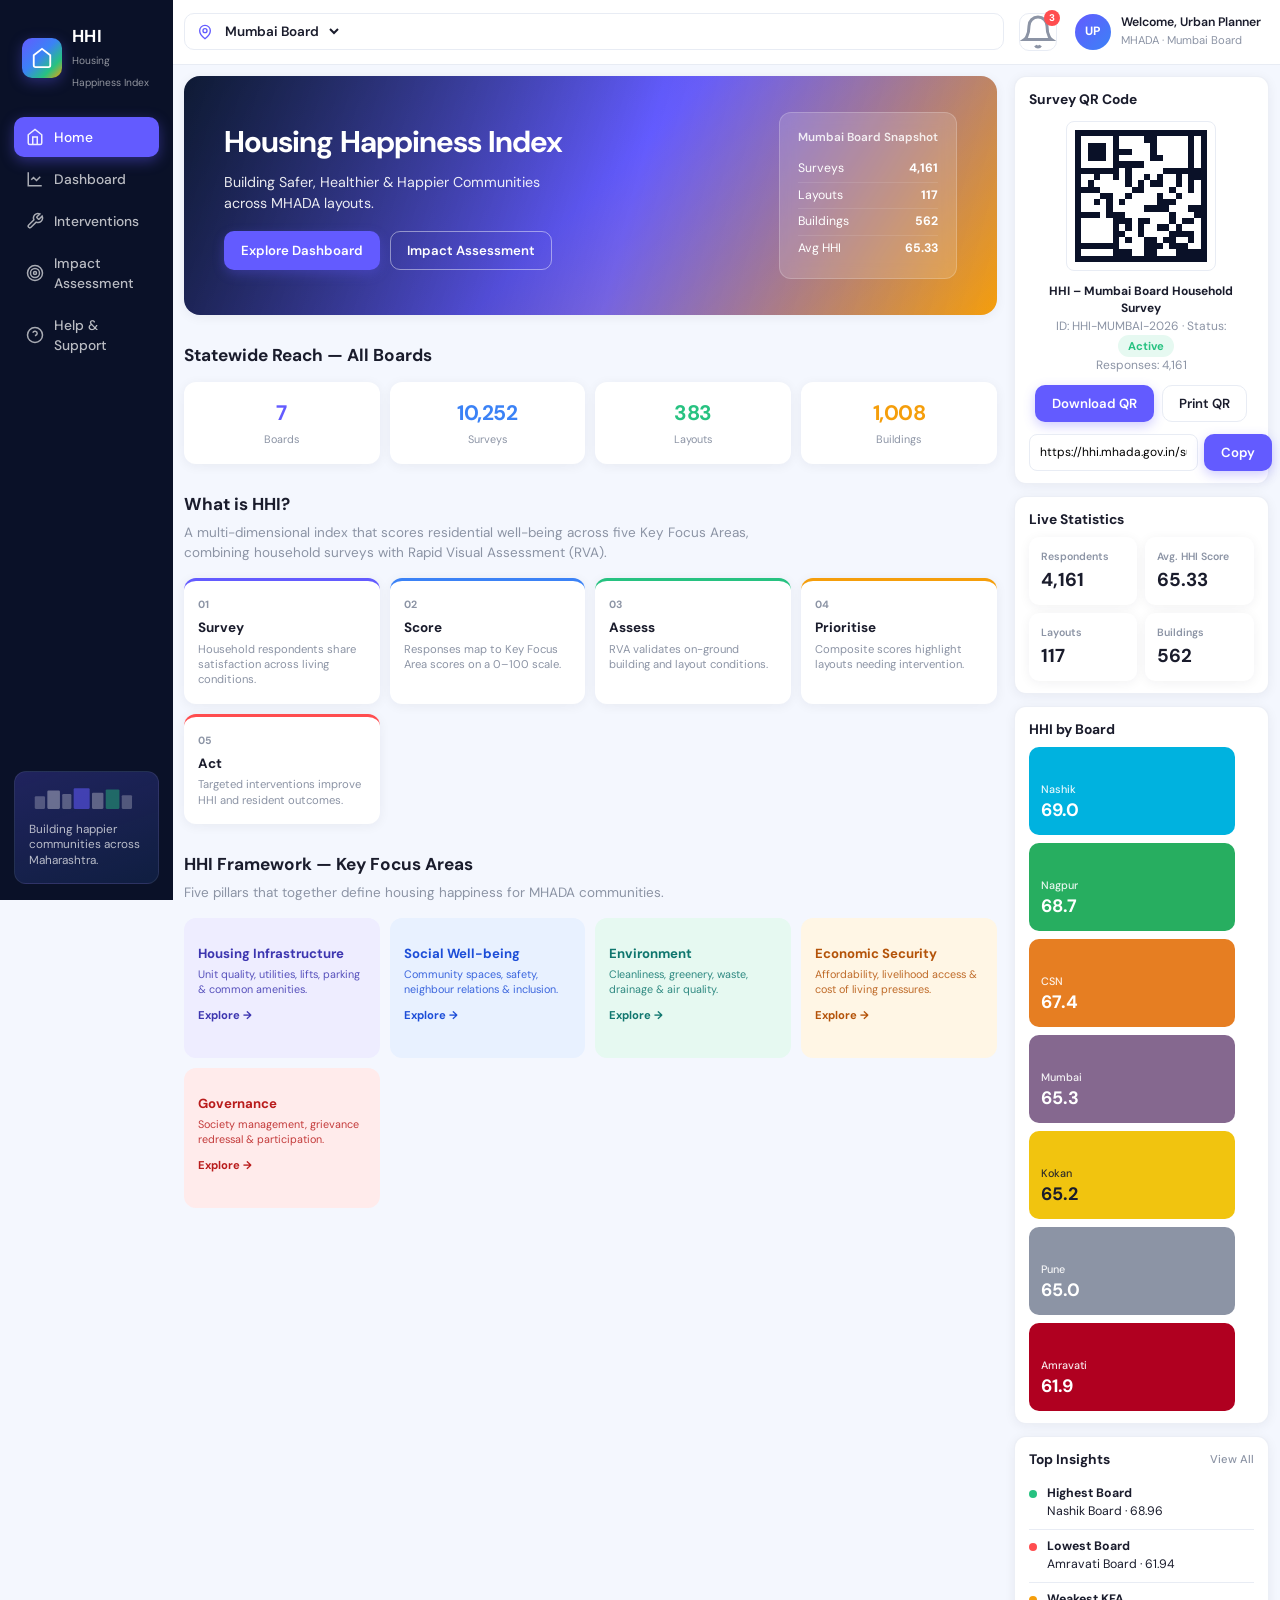
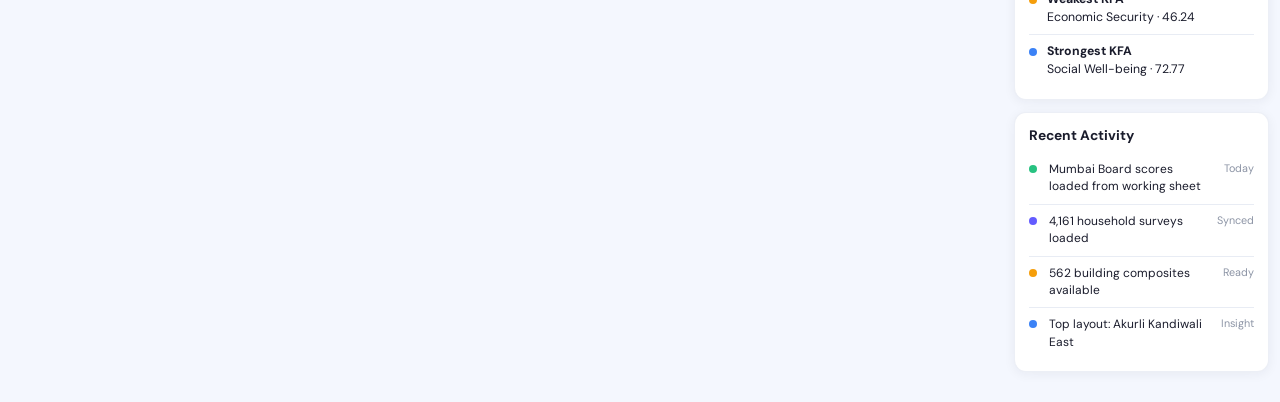
==== commit 49a59180: "Added interventions and froze filters on the dashboard" ====
--- a/index.html
+++ b/index.html
@@ -96,7 +96,6 @@
                     <div class="reach-item blue"><div class="n">${fmtInt(statewide.surveys)}</div><div class="l">Surveys</div></div>
                     <div class="reach-item green"><div class="n">${fmtInt(statewide.layouts)}</div><div class="l">Layouts</div></div>
                     <div class="reach-item orange"><div class="n">${fmtInt(statewide.buildings)}</div><div class="l">Buildings</div></div>
-                    <div class="reach-item red"><div class="n">${fmt(statewide.hhi)}</div><div class="l">Avg Board HHI</div></div>
                   </div>
                 </section>
 
@@ -124,16 +123,6 @@
                   </div>
                 </section>
 
-                <section class="section">
-                  <h2>Our Reach &amp; Impact — ${boardLabel}</h2>
-                  <div class="reach" style="margin-top:14px">
-                    <div class="reach-item purple"><div class="n">${fmtInt(o.surveys)}+</div><div class="l">Household Surveys</div></div>
-                    <div class="reach-item blue"><div class="n">${o.divisions}</div><div class="l">Divisions Covered</div></div>
-                    <div class="reach-item green"><div class="n">${fmtInt(o.layouts)}</div><div class="l">Layouts Assessed</div></div>
-                    <div class="reach-item orange"><div class="n">${fmtInt(o.buildings)}</div><div class="l">Buildings Scored</div></div>
-                    <div class="reach-item red"><div class="n">${fmt(o.hhi)}</div><div class="l">Avg HHI Score</div></div>
-                  </div>
-                </section>
               </div>
 
               <aside class="side-stack">
--- a/css/styles.css
+++ b/css/styles.css
@@ -281,7 +281,7 @@
 
 .kpi-row {
   display: grid;
-  grid-template-columns: repeat(auto-fit, minmax(min(100%, 9.5rem), 1fr));
+  grid-template-columns: repeat(5, minmax(0, 1fr));
   gap: var(--grid-gap);
   margin-bottom: var(--grid-gap);
 }
@@ -309,27 +309,121 @@
 
 .grid-3 { display: grid; grid-template-columns: repeat(3, minmax(0, 1fr)); gap: var(--grid-gap); margin-bottom: var(--grid-gap); }
 .grid-3b { display: grid; grid-template-columns: minmax(0, 1.2fr) minmax(0, 1.2fr) minmax(0, 0.9fr); gap: var(--grid-gap); align-items: stretch; }
-.grid-charts-top { display: grid; grid-template-columns: repeat(2, minmax(0, 1fr)); gap: var(--grid-gap); margin-bottom: var(--grid-gap); align-items: stretch; }
-.grid-bottom { display: grid; grid-template-columns: repeat(2, minmax(0, 1fr)); gap: var(--grid-gap); margin-top: var(--grid-gap); align-items: stretch; }
-.grid-charts-top > .card,
-.grid-bottom > .card,
-.grid-3b > .card {
+.grid-rank-heat {
+  display: grid;
+  grid-template-columns: minmax(0, 0.95fr) minmax(0, 1.25fr);
+  gap: var(--grid-gap);
+  margin-bottom: var(--grid-gap);
+  align-items: stretch;
+}
+.rank-tables {
+  display: grid;
+  grid-template-rows: 1fr 1fr;
+  gap: var(--grid-gap);
+  min-width: 0;
+}
+.rank-tables > .card,
+.heatmap-card {
   min-width: 0;
   overflow: hidden;
   display: flex;
   flex-direction: column;
 }
+.heatmap-card .heatmap { flex: 1; min-height: var(--chart-h-lg); }
+.rank-table {
+  width: 100%;
+  border-collapse: collapse;
+  font-size: 0.82rem;
+}
+.rank-table th {
+  text-align: left;
+  color: var(--muted);
+  font-weight: 600;
+  font-size: 0.7rem;
+  text-transform: uppercase;
+  letter-spacing: 0.04em;
+  padding: 6px 8px;
+  border-bottom: 1px solid var(--border);
+}
+.rank-table td {
+  padding: 8px;
+  border-bottom: 1px solid var(--border);
+  vertical-align: middle;
+}
+.rank-table tr:last-child td { border-bottom: none; }
+.rank-table .rank-num-cell {
+  width: 2rem;
+  color: var(--muted);
+  font-weight: 700;
+  font-size: 0.75rem;
+}
+.rank-table td.name {
+  min-width: 0;
+  max-width: 14rem;
+  white-space: nowrap;
+  overflow: hidden;
+  text-overflow: ellipsis;
+}
+.grid-charts-top { display: grid; grid-template-columns: repeat(2, minmax(0, 1fr)); gap: var(--grid-gap); margin-bottom: var(--grid-gap); align-items: stretch; }
+.grid-bottom { display: grid; grid-template-columns: repeat(2, minmax(0, 1fr)); gap: var(--grid-gap); margin-top: var(--grid-gap); align-items: start; }
+.grid-charts-top > .card,
+.grid-bottom > .card,
+.grid-3b > .card,
+.grid-rank-heat > .card {
+  min-width: 0;
+  overflow: hidden;
+  display: flex;
+  flex-direction: column;
+}
 .grid-charts-top > .card > .card-title,
 .grid-bottom > .card > .card-title,
-.grid-3b > .card > .card-title { flex-shrink: 0; }
+.grid-3b > .card > .card-title,
+.rank-tables > .card > .card-title,
+.heatmap-card > .card-title { flex-shrink: 0; }
 .chart-box canvas { display: block; max-width: 100%; }
 .chart-box { position: relative; height: var(--chart-h); min-height: var(--chart-h); width: 100%; min-width: 0; }
 
 .chart-card { display: flex; flex-direction: column; min-height: 0; flex: 0 0 auto; }
 .chart-box.stretch { flex: 0 0 auto; height: var(--chart-h-lg); min-height: var(--chart-h-lg); width: 100%; min-width: 0; }
 .chart-box.stretch-sm { flex: 0 0 auto; height: var(--chart-h); min-height: var(--chart-h); width: 100%; min-width: 0; }
-.fill-card { display: flex; flex-direction: column; min-height: var(--chart-h-lg); }
-.issue-intervention-list { flex: 1; overflow-y: auto; display: flex; flex-direction: column; gap: 10px; padding-right: 4px; }
+.fill-card { display: flex; flex-direction: column; min-height: 0; }
+.issues-card { height: fit-content; }
+.issues-card .issue-intervention-list {
+  flex: 0 0 auto;
+  overflow: visible;
+  display: flex;
+  flex-direction: column;
+  gap: 10px;
+  padding-right: 4px;
+  padding-bottom: 6px; /* end a little after last issue */
+}
+.suggestions-card {
+  overflow: hidden;
+  min-height: 0;
+}
+.suggestions-card .issue-intervention-list {
+  flex: 1 1 auto;
+  min-height: 0;
+  overflow-y: auto;
+  overscroll-behavior: contain;
+  display: flex;
+  flex-direction: column;
+  gap: 10px;
+  padding-right: 4px;
+  scrollbar-gutter: stable;
+}
+.offered-card {
+  overflow: hidden;
+  min-height: 0;
+}
+.offered-card .offered-list {
+  flex: 1 1 auto;
+  min-height: 0;
+  overflow-y: auto;
+  overscroll-behavior: contain;
+  padding-right: 4px;
+  scrollbar-gutter: stable;
+}
 .issue-intervention-row { padding: 10px 0; border-bottom: 1px solid var(--border); }
 .issue-intervention-row:last-child { border-bottom: none; }
 .issue-head { display: flex; justify-content: space-between; align-items: flex-start; gap: 10px; margin-bottom: 6px; }
@@ -575,11 +669,12 @@
 
 /* ==========================================================================
    HHI Responsive Layout System
-   Desktop-first. Preserves design tokens; only reflows layout.
-   Breakpoints: 2560 · 1920 · 1600 · 1440 · 1366 · 1280 · 1024
+   Goal: SAME composition across laptop/desktop sizes — scale, don't stack.
+   Charts/KPIs/bottom cards stay side-by-side; only phones reflow.
    ========================================================================== */
 
-/* Shared: horizontal filter bar (frees column for charts) */
+/* Horizontal filters when width is constrained (common laptop / OS scaling).
+   Does NOT change chart row composition. */
 @media (max-width: 1920px) {
   :root { --filter-w: 100%; }
 
@@ -589,20 +684,28 @@
   }
 
   .filter-panel {
-    position: static;
-    max-height: none;
+    position: sticky;
+    top: var(--topbar-h);
+    z-index: 25;
+    max-height: calc(100dvh - var(--topbar-h) - 0.5rem);
+    overflow-y: auto;
+    overscroll-behavior: contain;
     display: grid;
     grid-template-columns: repeat(6, minmax(0, 1fr));
     gap: 8px 12px;
     padding: 12px 14px;
-  }
+    background: linear-gradient(180deg, #f3f1ff 0%, var(--purple-soft) 100%);
+    border: 1px solid rgba(99, 91, 255, 0.35);
+    box-shadow: 0 4px 18px rgba(99, 91, 255, 0.14);
+  }
+  .filter-panel h3 { color: var(--purple); }
+  .filter-panel .field label { color: #5b54c7; }
 
   .filter-panel > h3,
   .filter-panel > .radio-group,
   .filter-panel > .quick-actions { grid-column: 1 / -1; }
 
   .filter-panel > h3[style] { margin-top: 0 !important; }
-
   .filter-panel .field { margin-bottom: 0; }
 
   .filter-panel .radio-group {
@@ -624,12 +727,23 @@
   .filter-panel .quick-actions button,
   .filter-panel .quick-actions .btn-link { margin-bottom: 0; }
 
-  .grid-3b { grid-template-columns: repeat(2, minmax(0, 1fr)); }
-  .grid-3b > .card:last-child { grid-column: 1 / -1; }
+  /* Keep desktop composition: 3-col middle, 2-col charts & bottom */
+  .grid-3b {
+    grid-template-columns: minmax(0, 1.2fr) minmax(0, 1.2fr) minmax(0, 0.9fr);
+  }
+  .grid-3b > .card:last-child { grid-column: auto; }
+  .grid-rank-heat { grid-template-columns: minmax(0, 0.95fr) minmax(0, 1.25fr); }
+  .grid-charts-top { grid-template-columns: repeat(2, minmax(0, 1fr)); }
+  .grid-bottom { grid-template-columns: repeat(2, minmax(0, 1fr)); }
   .kpi-row { grid-template-columns: repeat(5, minmax(0, 1fr)); }
-}
-
-/* Wide but short viewports — horizontal filter (frees vertical space) */
+
+  .grid-charts-top .chart-box.stretch {
+    height: clamp(15rem, 30vh, 22rem);
+    min-height: clamp(15rem, 30vh, 22rem);
+  }
+}
+
+/* Wide but short — horizontal filters, same chart composition */
 @media (min-width: 1921px) and (max-height: 1099px) {
   :root { --filter-w: 100%; }
 
@@ -639,13 +753,22 @@
   }
 
   .filter-panel {
-    position: static;
-    max-height: none;
+    position: sticky;
+    top: var(--topbar-h);
+    z-index: 25;
+    max-height: calc(100dvh - var(--topbar-h) - 0.5rem);
+    overflow-y: auto;
+    overscroll-behavior: contain;
     display: grid;
     grid-template-columns: repeat(3, minmax(0, 1fr));
     gap: 8px 12px;
     padding: 12px 14px;
-  }
+    background: linear-gradient(180deg, #f3f1ff 0%, var(--purple-soft) 100%);
+    border: 1px solid rgba(99, 91, 255, 0.35);
+    box-shadow: 0 4px 18px rgba(99, 91, 255, 0.14);
+  }
+  .filter-panel h3 { color: var(--purple); }
+  .filter-panel .field label { color: #5b54c7; }
 
   .filter-panel > h3,
   .filter-panel > .radio-group,
@@ -665,11 +788,21 @@
   .filter-panel .quick-actions button,
   .filter-panel .quick-actions .btn-link { margin-bottom: 0; }
 
-  .grid-3b { grid-template-columns: repeat(2, minmax(0, 1fr)); }
-  .grid-3b > .card:last-child { grid-column: 1 / -1; }
-}
-
-/* 2560px primary dev — vertical filter when wide AND tall */
+  .grid-3b {
+    grid-template-columns: minmax(0, 1.2fr) minmax(0, 1.2fr) minmax(0, 0.9fr);
+  }
+  .grid-3b > .card:last-child { grid-column: auto; }
+  .grid-rank-heat { grid-template-columns: minmax(0, 0.95fr) minmax(0, 1.25fr); }
+  .grid-charts-top { grid-template-columns: repeat(2, minmax(0, 1fr)); }
+  .grid-bottom { grid-template-columns: repeat(2, minmax(0, 1fr)); }
+
+  .grid-charts-top .chart-box.stretch {
+    height: clamp(14rem, 28vh, 20rem);
+    min-height: clamp(14rem, 28vh, 20rem);
+  }
+}
+
+/* Primary large/tall display — vertical filter sidebar */
 @media (min-width: 1921px) and (min-height: 1100px) {
   :root {
     --sidebar-w: 14.5rem;
@@ -709,6 +842,7 @@
   }
 }
 
+/* Short viewports — compact spacing/heights, keep columns */
 @media (max-height: 1080px) {
   :root {
     --chart-h: clamp(10.5rem, 16vh, 12.5rem);
@@ -735,61 +869,90 @@
   .filter-panel { grid-template-columns: repeat(3, minmax(0, 1fr)); }
   .grid-charts-top { grid-template-columns: repeat(2, minmax(0, 1fr)); }
   .grid-bottom { grid-template-columns: repeat(2, minmax(0, 1fr)); }
-}
-
+  .grid-3b {
+    grid-template-columns: minmax(0, 1.2fr) minmax(0, 1.2fr) minmax(0, 0.9fr);
+  }
+  .grid-charts-top .chart-box.stretch {
+    height: clamp(14rem, 28vh, 18rem);
+    min-height: clamp(14rem, 28vh, 18rem);
+  }
+}
+
+/* Scale down (spacing/charts) — do NOT stack dashboard cards */
 @media (max-width: 1600px) {
+  :root {
+    --sidebar-w: 12.75rem;
+    --grid-gap: 0.625rem;
+  }
   .filter-panel { grid-template-columns: repeat(3, minmax(0, 1fr)); }
+  /* Impact/GIS/Survey: prefer 2-col over 3 before phone, still not 1-col */
   .impact-mid, .impact-bottom, .gis-bottom, .survey-mid, .survey-bottom {
     grid-template-columns: repeat(2, minmax(0, 1fr));
   }
-  .gis-layout { grid-template-columns: minmax(0, 1fr); }
 }
 
 @media (max-width: 1440px) {
   :root {
-    --chart-h: clamp(10.5rem, 17vh, 13rem);
-    --chart-h-lg: clamp(11.5rem, 20vh, 15rem);
+    --chart-h: clamp(11rem, 18vh, 14rem);
+    --chart-h-lg: clamp(12rem, 22vh, 16rem);
   }
   .filter-panel { grid-template-columns: repeat(3, minmax(0, 1fr)); }
-  .grid-3b { grid-template-columns: repeat(2, minmax(0, 1fr)); }
-  .grid-3b > .card:last-child { grid-column: 1 / -1; }
-  .home-layout { grid-template-columns: minmax(0, 1fr); }
-  .side-stack {
-    display: grid;
-    grid-template-columns: repeat(auto-fit, minmax(min(100%, 16rem), 1fr));
-    gap: var(--grid-gap);
+  .home-layout {
+    grid-template-columns: minmax(0, 1fr) minmax(14rem, 17rem);
   }
 }
 
 @media (max-width: 1366px) {
-  :root { --sidebar-w: 12.5rem; }
-  .grid-3b { grid-template-columns: repeat(2, minmax(0, 1fr)); }
-  .grid-3b > .card:last-child { grid-column: 1 / -1; }
-  .impact-filters { grid-template-columns: repeat(2, minmax(0, 1fr)); }
+  :root {
+    --sidebar-w: 12rem;
+    --content-pad: 0.75rem;
+  }
+  .card { padding: 12px 14px; }
+  .kpi .value { font-size: 1.35rem; }
+  .impact-filters { grid-template-columns: repeat(3, minmax(0, 1fr)); }
 }
 
 @media (max-width: 1280px) {
   :root {
-    --sidebar-w: 12.5rem;
-    --chart-h: clamp(10rem, 20vh, 13rem);
-    --chart-h-lg: clamp(11rem, 22vh, 15rem);
-  }
-  .grid-charts-top, .grid-3, .grid-3b, .grid-bottom { grid-template-columns: minmax(0, 1fr); }
+    --sidebar-w: 11.5rem;
+    --chart-h: clamp(10rem, 18vh, 13rem);
+    --chart-h-lg: clamp(11rem, 20vh, 15rem);
+  }
+  /* EXPLICIT: keep side-by-side (overrides any older stack rules) */
+  .grid-charts-top { grid-template-columns: repeat(2, minmax(0, 1fr)); }
+  .grid-bottom { grid-template-columns: repeat(2, minmax(0, 1fr)); }
+  .grid-rank-heat { grid-template-columns: minmax(0, 0.95fr) minmax(0, 1.25fr); }
+  .grid-3 { grid-template-columns: repeat(3, minmax(0, 1fr)); }
+  .grid-3b {
+    grid-template-columns: minmax(0, 1.15fr) minmax(0, 1.15fr) minmax(0, 0.85fr);
+  }
   .grid-3b > .card:last-child { grid-column: auto; }
-  .kpi-row { grid-template-columns: repeat(3, minmax(0, 1fr)); }
-  .impact-mid, .impact-bottom, .gis-bottom, .survey-mid, .survey-bottom { grid-template-columns: minmax(0, 1fr); }
+  .kpi-row { grid-template-columns: repeat(5, minmax(0, 1fr)); }
+  .filter-panel { grid-template-columns: repeat(3, minmax(0, 1fr)); }
 }
 
 @media (max-width: 1024px) {
-  .page-head { flex-direction: column; align-items: stretch; }
-  .page-head .actions { width: 100%; }
-  .page-head .actions .btn { flex: 1 1 auto; justify-content: center; }
-  .section-split { grid-template-columns: minmax(0, 1fr); }
+  :root {
+    --sidebar-w: 11rem;
+    --chart-h: clamp(9.5rem, 17vh, 12rem);
+    --chart-h-lg: clamp(10.5rem, 19vh, 14rem);
+  }
+  .page-head { flex-wrap: wrap; }
   .filter-panel { grid-template-columns: repeat(2, minmax(0, 1fr)); }
-  .kpi-row { grid-template-columns: repeat(2, minmax(0, 1fr)); }
-  .survey-kpis { grid-template-columns: repeat(3, minmax(0, 1fr)); }
-}
-
+  /* Still keep main dashboard rows side-by-side */
+  .grid-charts-top { grid-template-columns: repeat(2, minmax(0, 1fr)); }
+  .grid-bottom { grid-template-columns: repeat(2, minmax(0, 1fr)); }
+  .grid-rank-heat { grid-template-columns: minmax(0, 0.95fr) minmax(0, 1.25fr); }
+  .grid-3b {
+    grid-template-columns: minmax(0, 1.1fr) minmax(0, 1.1fr) minmax(0, 0.9fr);
+  }
+  .kpi-row { grid-template-columns: repeat(5, minmax(0, 1fr)); }
+  .gis-layout {
+    grid-template-columns: minmax(8rem, 11rem) minmax(0, 1fr) minmax(10rem, 14rem);
+  }
+}
+
+/* True mobile / narrow — only now may rows stack */
 @media (max-width: 900px) {
   .app { grid-template-columns: minmax(0, 1fr); }
   .nav-overlay { display: block; }
@@ -806,13 +969,35 @@
   .nav { flex-direction: column; width: 100%; }
   .nav a { padding: 10px 12px; font-size: 0.92rem; }
   .brand { padding-bottom: 1rem; width: 100%; }
-  .filter-panel { grid-template-columns: minmax(0, 1fr); }
-  .filter-panel .radio-group { flex-direction: column; }
+  .filter-panel { grid-template-columns: repeat(2, minmax(0, 1fr)); }
+  .filter-panel .radio-group { flex-direction: row; flex-wrap: wrap; }
   .topbar-right .user-chip .meta { display: none; }
   .loc-select { flex: 1; min-width: 0; }
   .hero { flex-direction: column; align-items: flex-start; padding: clamp(1.25rem, 4vw, 1.75rem); }
   .hero h1 { font-size: clamp(1.45rem, 5vw, 2rem); }
   .impact-card { width: 100%; min-width: 0; }
+  .home-layout { grid-template-columns: minmax(0, 1fr); }
+  .gis-layout { grid-template-columns: minmax(0, 1fr); }
+  .impact-mid, .impact-bottom, .survey-mid, .survey-bottom {
+    grid-template-columns: repeat(2, minmax(0, 1fr));
+  }
+}
+
+@media (max-width: 720px) {
+  /* Phone landscape / small tablet — stack dashboard chart rows */
+  .grid-charts-top,
+  .grid-3,
+  .grid-3b,
+  .grid-rank-heat,
+  .grid-bottom { grid-template-columns: minmax(0, 1fr); }
+  .grid-3b > .card:last-child { grid-column: auto; }
+  .kpi-row { grid-template-columns: repeat(2, minmax(0, 1fr)); }
+  .impact-mid, .impact-bottom, .gis-bottom, .survey-mid, .survey-bottom {
+    grid-template-columns: minmax(0, 1fr);
+  }
+  .section-split { grid-template-columns: minmax(0, 1fr); }
+  .filter-panel { grid-template-columns: minmax(0, 1fr); }
+  .filter-panel .radio-group { flex-direction: column; }
 }
 
 @media (max-width: 640px) {
@@ -1052,4 +1237,161 @@
 .resp-tile span { font-size: 0.72rem; opacity: 0.9; }
 .resp-tile strong { font-size: 1.1rem; }
 
-
+/* ——— Intervention Explorer ——— */
+.ix-layout {
+  display: grid;
+  grid-template-columns: minmax(0, 1fr) minmax(12rem, 14.5rem);
+  gap: var(--grid-gap);
+  align-items: start;
+}
+.ix-main { min-width: 0; display: flex; flex-direction: column; gap: var(--grid-gap); }
+.ix-side { display: flex; flex-direction: column; gap: var(--grid-gap); position: sticky; top: calc(var(--topbar-h) + 0.5rem); }
+.ix-filters { padding: 14px 16px; }
+.ix-search-row { display: flex; gap: 10px; margin-bottom: 12px; flex-wrap: wrap; }
+.ix-search {
+  flex: 1; min-width: 12rem;
+  display: flex; align-items: center; gap: 8px;
+  padding: 0 12px; border: 1px solid var(--border); border-radius: 10px; background: #fff;
+}
+.ix-search svg { width: 16px; height: 16px; color: var(--muted); flex-shrink: 0; }
+.ix-search input {
+  flex: 1; border: 0; outline: none; padding: 10px 0; font: inherit; background: transparent; min-width: 0;
+}
+.ix-filter-grid {
+  display: grid;
+  grid-template-columns: repeat(5, minmax(0, 1fr));
+  gap: 10px;
+}
+.ix-filter-grid .field { margin: 0; }
+.ix-quick { display: flex; flex-wrap: wrap; gap: 8px; margin-top: 12px; align-items: center; }
+.ix-pill {
+  border: 1px solid var(--border); background: #fff; color: var(--text);
+  border-radius: 999px; padding: 6px 12px; font-size: 0.78rem; font-weight: 600; cursor: pointer;
+  transition: background 0.15s, border-color 0.15s, color 0.15s, transform 0.15s;
+}
+.ix-pill:hover { border-color: var(--purple); color: var(--purple); transform: translateY(-1px); }
+.ix-pill.active { background: var(--purple); border-color: var(--purple); color: #fff; }
+.ix-clear {
+  margin-left: auto; background: none; border: none; color: var(--purple);
+  font-weight: 700; font-size: 0.8rem; cursor: pointer;
+}
+.ix-kpis { margin-bottom: 0; grid-template-columns: repeat(4, minmax(0, 1fr)); }
+
+.ix-list-card { padding-bottom: 12px; }
+.ix-list-title { gap: 12px; flex-wrap: wrap; }
+.ix-page-size {
+  display: inline-flex; align-items: center; gap: 6px;
+  font-size: 0.78rem; font-weight: 600; color: var(--muted); text-transform: none; letter-spacing: 0;
+}
+.ix-page-size select {
+  padding: 6px 8px; border: 1px solid var(--border); border-radius: 8px;
+  background: #fff; color: var(--text); font: inherit; font-weight: 600; cursor: pointer;
+}
+.ix-list-head {
+  display: grid;
+  grid-template-columns: minmax(0, 3.2fr) repeat(4, minmax(0, 0.65fr)) minmax(6.5rem, 0.7fr);
+  gap: 12px; padding: 8px 10px; color: var(--muted); font-size: 0.7rem; font-weight: 700;
+  text-transform: uppercase; letter-spacing: 0.04em; border-bottom: 1px solid var(--border);
+}
+.ix-row {
+  display: grid;
+  grid-template-columns: minmax(0, 3.2fr) repeat(4, minmax(0, 0.65fr)) minmax(6.5rem, 0.7fr);
+  gap: 12px; align-items: center;
+  padding: 16px 10px; border-bottom: 1px solid var(--border);
+  transition: background 0.18s ease, transform 0.18s ease, box-shadow 0.18s ease;
+  border-radius: 10px;
+}
+.ix-row:hover {
+  background: linear-gradient(90deg, rgba(99,91,255,0.06), rgba(255,255,255,0));
+  transform: translateY(-2px);
+  box-shadow: 0 6px 18px rgba(26, 28, 44, 0.06);
+}
+.ix-row-main { display: flex; gap: 16px; min-width: 0; align-items: flex-start; }
+.ix-thumb {
+  width: 112px; height: 80px; border-radius: 10px; overflow: hidden; flex-shrink: 0;
+  background: var(--bg); box-shadow: inset 0 0 0 1px var(--border);
+}
+.ix-thumb img { width: 100%; height: 100%; object-fit: cover; display: block; transition: transform 0.25s ease; }
+.ix-row:hover .ix-thumb img { transform: scale(1.06); }
+.ix-thumb-fallback { width: 100%; height: 100%; }
+.ix-info { min-width: 0; }
+.ix-title-row { display: flex; align-items: center; gap: 8px; margin-bottom: 4px; }
+.ix-title-row h3 { font-size: 0.92rem; font-weight: 700; margin: 0; }
+.ix-info p {
+  font-size: 0.82rem; color: var(--muted); line-height: 1.4;
+  display: -webkit-box; -webkit-line-clamp: 3; -webkit-box-orient: vertical; overflow: hidden; margin-bottom: 8px;
+  max-width: 48rem;
+}
+.ix-kfa-dot { width: 10px; height: 10px; border-radius: 50%; flex-shrink: 0; box-shadow: 0 0 0 2px #fff; }
+.ix-tags { display: flex; flex-wrap: wrap; gap: 5px; }
+.ix-tag {
+  font-size: 0.68rem; font-weight: 700; padding: 3px 8px; border-radius: 999px; max-width: 100%;
+  white-space: nowrap; overflow: hidden; text-overflow: ellipsis;
+}
+.ix-metric { display: flex; flex-direction: column; gap: 4px; min-width: 0; }
+.ix-metric strong { font-size: 0.88rem; }
+.ix-badge {
+  font-size: 0.68rem; font-weight: 700; width: fit-content;
+  padding: 2px 7px; border-radius: 6px;
+}
+.ix-badge.good { background: var(--green-soft); color: var(--green); }
+.ix-badge.mid { background: var(--blue-soft); color: #1d4ed8; }
+.ix-badge.warn { background: var(--orange-soft); color: #c47d00; }
+.ix-badge.bad { background: var(--red-soft); color: var(--red); }
+.ix-actions { display: flex; justify-content: flex-end; }
+.ix-apply {
+  min-width: 5.5rem; justify-content: center; font-weight: 700;
+  transition: transform 0.15s ease, filter 0.15s ease, box-shadow 0.15s ease;
+  box-shadow: 0 3px 10px rgba(26, 28, 44, 0.12);
+}
+.ix-apply:hover:not(.applied) { transform: translateY(-2px) scale(1.03); filter: brightness(1.05); }
+.ix-apply.applied { opacity: 0.85; cursor: default; }
+.ix-pager { display: flex; flex-wrap: wrap; gap: 6px; justify-content: center; padding-top: 14px; }
+.ix-page-btn {
+  min-width: 2rem; height: 2rem; border-radius: 8px; border: 1px solid var(--border);
+  background: #fff; font-weight: 700; cursor: pointer;
+}
+.ix-page-btn.active { background: var(--purple); color: #fff; border-color: var(--purple); }
+
+.ix-help { text-align: center; background: linear-gradient(160deg, #eeedff, #fff 60%); }
+.ix-help-icon {
+  width: 48px; height: 48px; margin: 4px auto 10px; border-radius: 14px;
+  display: grid; place-items: center; font-size: 1.2rem; font-weight: 800;
+  background: var(--purple); color: #fff; box-shadow: 0 6px 16px rgba(99,91,255,0.35);
+}
+.ix-popular { list-style: none; margin: 0; padding: 0; }
+.ix-popular li {
+  display: grid; grid-template-columns: 10px 1fr auto; gap: 10px; align-items: start;
+  padding: 10px 0; border-bottom: 1px solid var(--border); font-size: 0.82rem;
+}
+.ix-popular li:last-child { border-bottom: none; }
+.ix-popular strong { display: block; font-size: 0.82rem; line-height: 1.3; }
+.ix-popular .hint { display: block; margin-top: 2px; }
+
+@media (max-width: 1280px) {
+  .ix-filter-grid { grid-template-columns: repeat(3, minmax(0, 1fr)); }
+  .ix-list-head { display: none; }
+  .ix-row {
+    grid-template-columns: minmax(0, 1fr) auto;
+    grid-template-areas:
+      "main actions"
+      "m1 m2"
+      "m3 m4";
+  }
+  .ix-row-main { grid-area: main; }
+  .ix-actions { grid-area: actions; align-self: start; }
+  .ix-row > .ix-metric:nth-of-type(1) { grid-area: m1; }
+  .ix-row > .ix-metric:nth-of-type(2) { grid-area: m2; }
+  .ix-row > .ix-metric:nth-of-type(3) { grid-area: m3; }
+  .ix-row > .ix-metric:nth-of-type(4) { grid-area: m4; }
+}
+@media (max-width: 1024px) {
+  .ix-layout { grid-template-columns: minmax(0, 1fr); }
+  .ix-side { position: static; display: grid; grid-template-columns: repeat(auto-fit, minmax(16rem, 1fr)); }
+}
+@media (max-width: 720px) {
+  .ix-filter-grid { grid-template-columns: minmax(0, 1fr); }
+  .ix-row { grid-template-columns: minmax(0, 1fr); grid-template-areas: "main" "m1" "m2" "m3" "m4" "actions"; }
+  .ix-actions { justify-content: stretch; }
+  .ix-apply { width: 100%; }
+}
